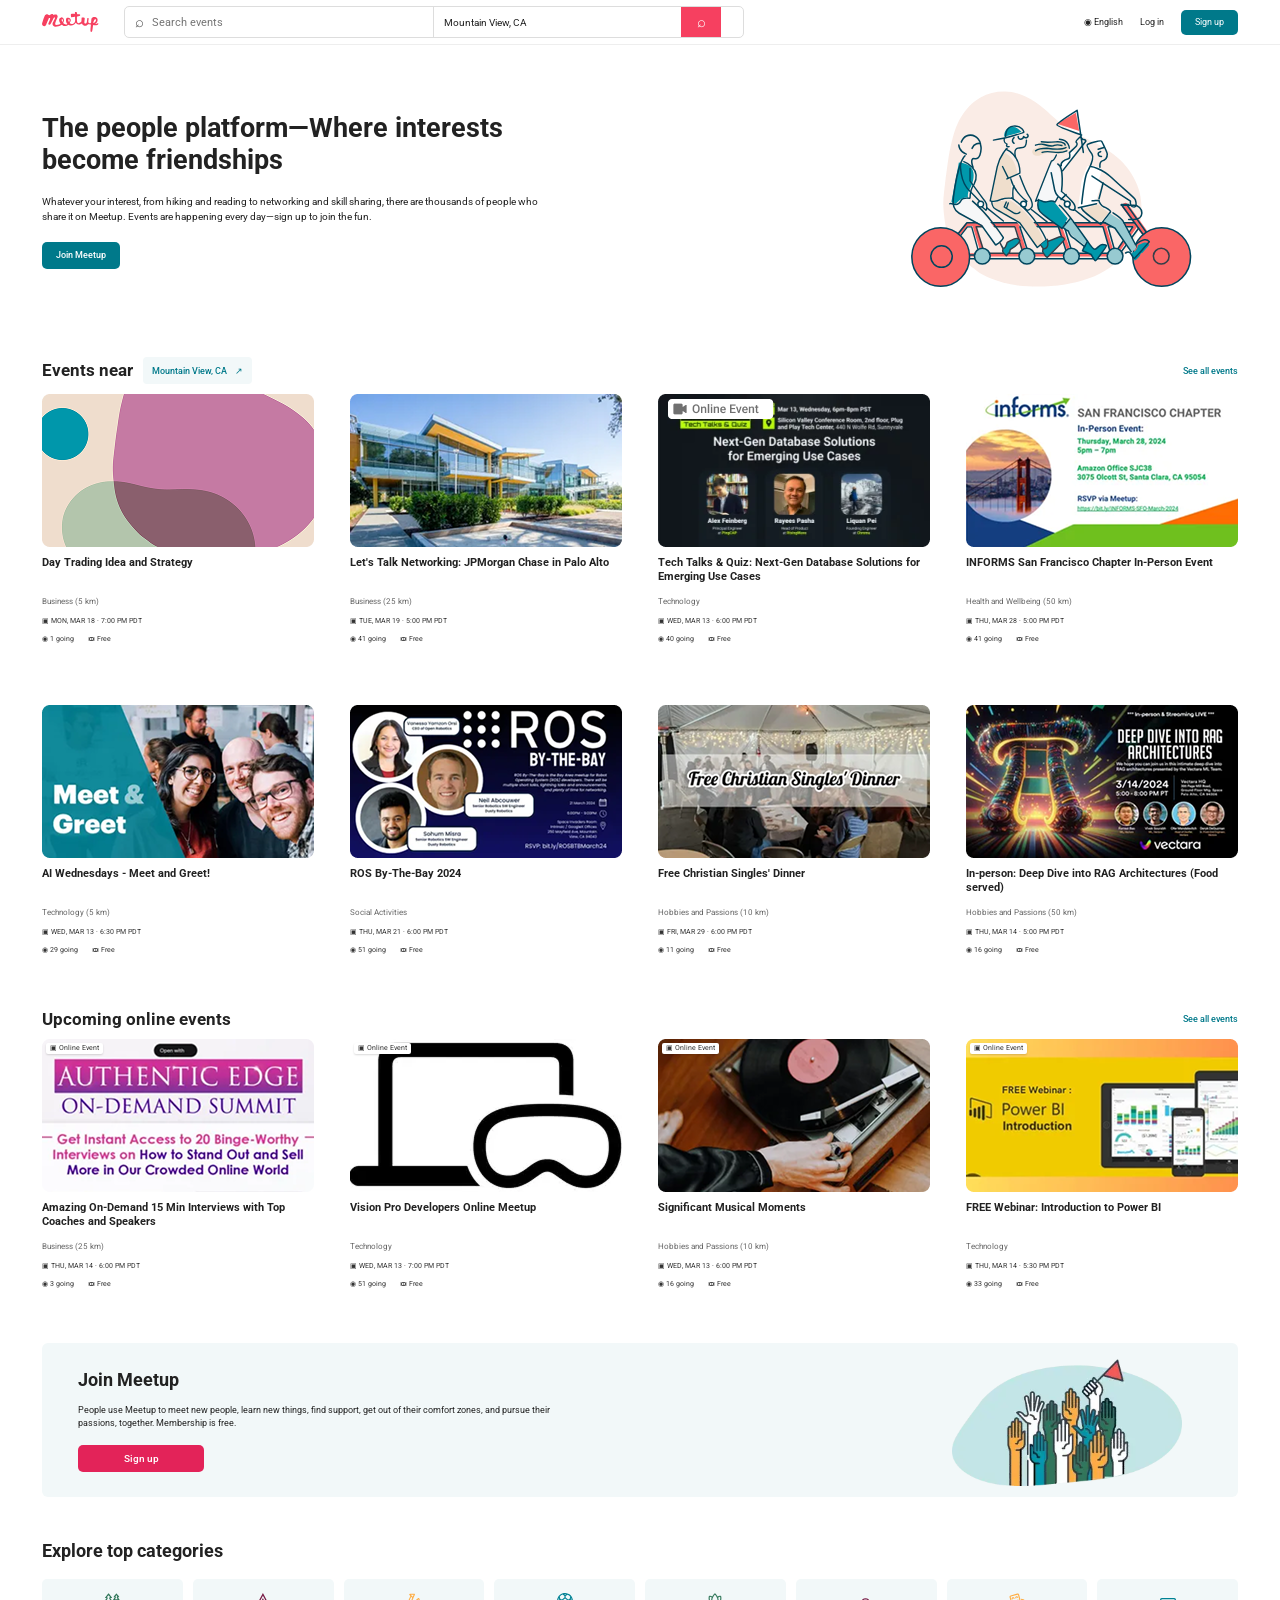
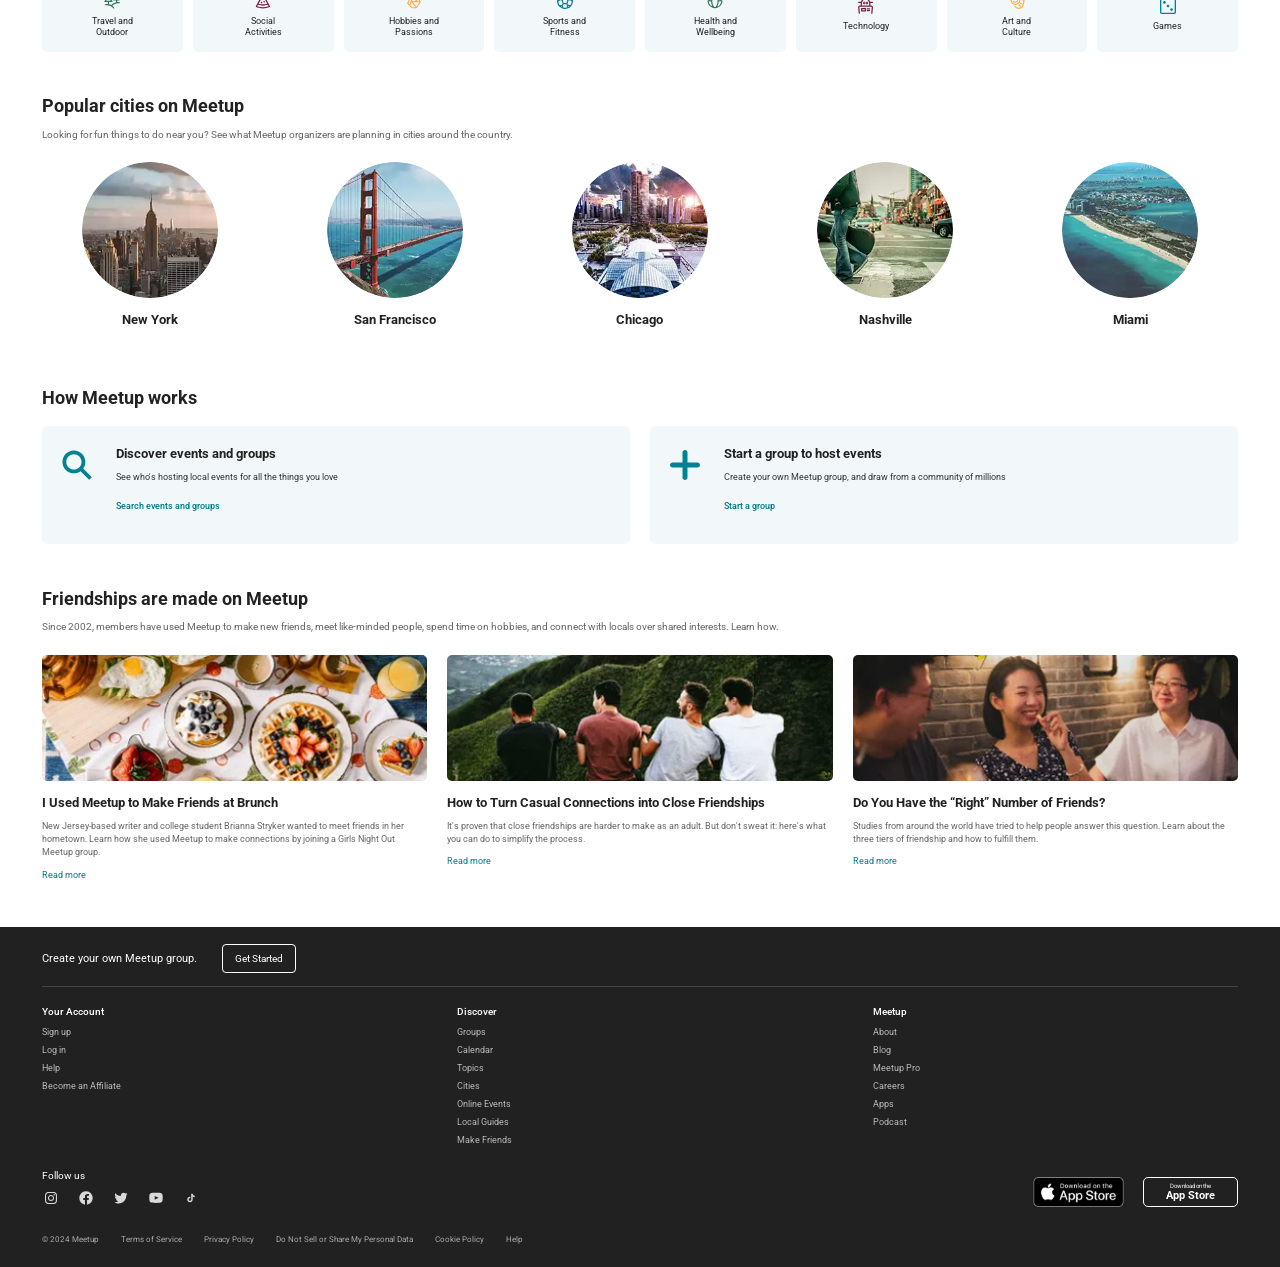
==== index.html @ e4e0247c "Complete Meetup main page" ====
<!DOCTYPE html>
<html lang="en">

<head>
    <meta charset="UTF-8">
    <meta name="viewport" content="width=device-width, initial-scale=1.0">

    <title>Meetup</title>

    <!-- Google Fonts -->
    <link rel="preconnect" href="https://fonts.googleapis.com">
    <link rel="preconnect" href="https://fonts.gstatic.com" crossorigin>

    <link
        href="https://fonts.googleapis.com/css2?family=Roboto:wght@400;500;700&display=swap"
        rel="stylesheet"
    >

    <!-- CSS -->
    <link rel="stylesheet" href="./styles/style.css">
</head>


<body>

    <!-- =====================================================
         HEADER
    ====================================================== -->

    <header class="header">

        <div class="container header__container">

            <!-- Logo -->

            <a href="./index.html" class="logo">

                <img
                    src="./images/page1/Logo.svg"
                    alt="Meetup"
                >

            </a>


            <!-- Search -->

            <div class="search">

                <div class="search__events">

                    <span class="search__icon">
                        ⌕
                    </span>

                    <input
                        type="text"
                        placeholder="Search events"
                    >

                </div>


                <div class="search__location">
                    Mountain View, CA
                </div>


                <button
                    class="search__button"
                    type="button"
                    aria-label="Search"
                >
                    ⌕
                </button>

            </div>


            <!-- Header actions -->

            <div class="header__actions">

                <button
                    class="language"
                    type="button"
                >
                    ◉ English
                </button>

                <button
                    class="login"
                    type="button"
                >
                    Log in
                </button>

                <a
                    href="./events.html"
                    class="signup"
                >
                    Sign up
                </a>

            </div>

        </div>

    </header>



    <!-- =====================================================
         MAIN
    ====================================================== -->

    <main>


        <!-- =================================================
             HERO
        ================================================== -->

        <section class="hero">

            <div class="container hero__container">

                <div class="hero__content">

                    <h1>
                        The people platform—Where
                        interests become friendships
                    </h1>

                    <p>
                        Whatever your interest, from hiking and reading
                        to networking and skill sharing, there are
                        thousands of people who share it on Meetup.
                        Events are happening every day—sign up to join
                        the fun.
                    </p>

                    <a
                        href="./events.html"
                        class="hero__button"
                    >
                        Join Meetup
                    </a>

                </div>


                <div class="hero__image">

                    <img
                        src="./images/page1/irl_event.svg.svg"
                        alt="People riding together"
                    >

                </div>

            </div>

        </section>



        <!-- =================================================
             EVENTS NEAR
        ================================================== -->

        <section class="events-section">

            <div class="section-header">

                <div class="section-header__left">

                    <h2>
                        Events near
                    </h2>

                    <button
                        class="location-button"
                        type="button"
                    >
                        Mountain View, CA
                        <span>↗</span>
                    </button>

                </div>


                <a
                    href="./events.html"
                    class="see-all"
                >
                    See all events
                </a>

            </div>


            <div class="events-grid">


                <!-- EVENT 1 -->

                <article class="event-card">

                    <div class="event-card__image-wrapper">

                        <img
                            src="./images/page1/Link (1).png"
                            alt="Day Trading Idea and Strategy"
                            class="event-card__image"
                        >

                    </div>

                    <h3>
                        Day Trading Idea and Strategy
                    </h3>

                    <p class="event-card__category">
                        Business (5 km)
                    </p>

                    <p class="event-card__date">
                        ▣ MON, MAR 18 · 7:00 PM PDT
                    </p>

                    <div class="event-card__info">
                        <span>◉ 1 going</span>
                        <span>🎟 Free</span>
                    </div>

                </article>



                <!-- EVENT 2 -->

                <article class="event-card">

                    <div class="event-card__image-wrapper">

                        <img
                            src="./images/page1/Link (2).png"
                            alt="Let's Talk Networking"
                            class="event-card__image"
                        >

                    </div>

                    <h3>
                        Let's Talk Networking:
                        JPMorgan Chase in Palo Alto
                    </h3>

                    <p class="event-card__category">
                        Business (25 km)
                    </p>

                    <p class="event-card__date">
                        ▣ TUE, MAR 19 · 5:00 PM PDT
                    </p>

                    <div class="event-card__info">
                        <span>◉ 41 going</span>
                        <span>🎟 Free</span>
                    </div>

                </article>



                <!-- EVENT 3 -->

                <article class="event-card">

                    <div class="event-card__image-wrapper">

                        <img
                            src="./images/page1/Link (3).png"
                            alt="Tech Talks and Quiz"
                            class="event-card__image"
                        >

                    </div>

                    <h3>
                        Tech Talks & Quiz: Next-Gen Database
                        Solutions for Emerging Use Cases
                    </h3>

                    <p class="event-card__category">
                        Technology
                    </p>

                    <p class="event-card__date">
                        ▣ WED, MAR 13 · 6:00 PM PDT
                    </p>

                    <div class="event-card__info">
                        <span>◉ 40 going</span>
                        <span>🎟 Free</span>
                    </div>

                </article>



                <!-- EVENT 4 -->

                <article class="event-card">

                    <div class="event-card__image-wrapper">

                        <img
                            src="./images/page1/Link (4).png"
                            alt="INFORMS San Francisco Chapter"
                            class="event-card__image"
                        >

                    </div>

                    <h3>
                        INFORMS San Francisco Chapter
                        In-Person Event
                    </h3>

                    <p class="event-card__category">
                        Health and Wellbeing (50 km)
                    </p>

                    <p class="event-card__date">
                        ▣ THU, MAR 28 · 5:00 PM PDT
                    </p>

                    <div class="event-card__info">
                        <span>◉ 41 going</span>
                        <span>🎟 Free</span>
                    </div>

                </article>



                <!-- EVENT 5 -->

                <article class="event-card">

                    <div class="event-card__image-wrapper">

                        <img
                            src="./images/page1/Link (5).png"
                            alt="AI Wednesdays"
                            class="event-card__image"
                        >

                    </div>

                    <h3>
                        AI Wednesdays - Meet and Greet!
                    </h3>

                    <p class="event-card__category">
                        Technology (5 km)
                    </p>

                    <p class="event-card__date">
                        ▣ WED, MAR 13 · 6:30 PM PDT
                    </p>

                    <div class="event-card__info">
                        <span>◉ 29 going</span>
                        <span>🎟 Free</span>
                    </div>

                </article>



                <!-- EVENT 6 -->

                <article class="event-card">

                    <div class="event-card__image-wrapper">

                        <img
                            src="./images/page1/Link (6).png"
                            alt="ROS By-The-Bay 2024"
                            class="event-card__image"
                        >

                    </div>

                    <h3>
                        ROS By-The-Bay 2024
                    </h3>

                    <p class="event-card__category">
                        Social Activities
                    </p>

                    <p class="event-card__date">
                        ▣ THU, MAR 21 · 6:00 PM PDT
                    </p>

                    <div class="event-card__info">
                        <span>◉ 51 going</span>
                        <span>🎟 Free</span>
                    </div>

                </article>



                <!-- EVENT 7 -->

                <article class="event-card">

                    <div class="event-card__image-wrapper">

                        <img
                            src="./images/page1/Link (7).png"
                            alt="Free Christian Singles Dinner"
                            class="event-card__image"
                        >

                    </div>

                    <h3>
                        Free Christian Singles' Dinner
                    </h3>

                    <p class="event-card__category">
                        Hobbies and Passions (10 km)
                    </p>

                    <p class="event-card__date">
                        ▣ FRI, MAR 29 · 6:00 PM PDT
                    </p>

                    <div class="event-card__info">
                        <span>◉ 11 going</span>
                        <span>🎟 Free</span>
                    </div>

                </article>



                <!-- EVENT 8 -->

                <article class="event-card">

                    <div class="event-card__image-wrapper">

                        <img
                            src="./images/page1/Link (8).png"
                            alt="Deep Dive into RAG Architectures"
                            class="event-card__image"
                        >

                    </div>

                    <h3>
                        In-person: Deep Dive into RAG
                        Architectures (Food served)
                    </h3>

                    <p class="event-card__category">
                        Hobbies and Passions (50 km)
                    </p>

                    <p class="event-card__date">
                        ▣ THU, MAR 14 · 5:00 PM PDT
                    </p>

                    <div class="event-card__info">
                        <span>◉ 16 going</span>
                        <span>🎟 Free</span>
                    </div>

                </article>

            </div>

        </section>



        <!-- =================================================
             UPCOMING ONLINE EVENTS
        ================================================== -->

        <section class="events-section online-events-section">

            <div class="section-header">

                <h2>
                    Upcoming online events
                </h2>

                <a
                    href="./events.html"
                    class="see-all"
                >
                    See all events
                </a>

            </div>


            <div class="events-grid">


                <!-- ONLINE 1 -->

                <article class="event-card">

                    <div class="event-card__image-wrapper">

                        <img
                            src="./images/page1/Link (9).png"
                            alt="Amazing On-Demand Interviews"
                            class="event-card__image"
                        >

                        <span class="online-badge">
                            ▣ Online Event
                        </span>

                    </div>

                    <h3>
                        Amazing On-Demand 15 Min
                        Interviews with Top Coaches and
                        Speakers
                    </h3>

                    <p class="event-card__category">
                        Business (25 km)
                    </p>

                    <p class="event-card__date">
                        ▣ THU, MAR 14 · 6:00 PM PDT
                    </p>

                    <div class="event-card__info">
                        <span>◉ 3 going</span>
                        <span>🎟 Free</span>
                    </div>

                </article>



                <!-- ONLINE 2 -->

                <article class="event-card">

                    <div class="event-card__image-wrapper">

                        <img
                            src="./images/page1/Link (10).png"
                            alt="Vision Pro Developers Online Meetup"
                            class="event-card__image"
                        >

                        <span class="online-badge">
                            ▣ Online Event
                        </span>

                    </div>

                    <h3>
                        Vision Pro Developers
                        Online Meetup
                    </h3>

                    <p class="event-card__category">
                        Technology
                    </p>

                    <p class="event-card__date">
                        ▣ WED, MAR 13 · 7:00 PM PDT
                    </p>

                    <div class="event-card__info">
                        <span>◉ 51 going</span>
                        <span>🎟 Free</span>
                    </div>

                </article>



                <!-- ONLINE 3 -->

                <article class="event-card">

                    <div class="event-card__image-wrapper">

                        <img
                            src="./images/page1/Link (11).png"
                            alt="Significant Musical Moments"
                            class="event-card__image"
                        >

                        <span class="online-badge">
                            ▣ Online Event
                        </span>

                    </div>

                    <h3>
                        Significant Musical Moments
                    </h3>

                    <p class="event-card__category">
                        Hobbies and Passions (10 km)
                    </p>

                    <p class="event-card__date">
                        ▣ WED, MAR 13 · 6:00 PM PDT
                    </p>

                    <div class="event-card__info">
                        <span>◉ 16 going</span>
                        <span>🎟 Free</span>
                    </div>

                </article>



                <!-- ONLINE 4 -->

                <article class="event-card">

                    <div class="event-card__image-wrapper">

                        <img
                            src="./images/page1/Link (12).png"
                            alt="Introduction to Power BI"
                            class="event-card__image"
                        >

                        <span class="online-badge">
                            ▣ Online Event
                        </span>

                    </div>

                    <h3>
                        FREE Webinar:
                        Introduction to Power BI
                    </h3>

                    <p class="event-card__category">
                        Technology
                    </p>

                    <p class="event-card__date">
                        ▣ THU, MAR 14 · 5:30 PM PDT
                    </p>

                    <div class="event-card__info">
                        <span>◉ 33 going</span>
                        <span>🎟 Free</span>
                    </div>

                </article>

            </div>

        </section>



        <!-- =================================================
             JOIN MEETUP
        ================================================== -->

        <section class="join-section">

            <div class="join-section__content">

                <div class="join-section__text">

                    <h2>
                        Join Meetup
                    </h2>

                    <p>
                        People use Meetup to meet new people, learn new
                        things, find support, get out of their comfort
                        zones, and pursue their passions, together.
                        Membership is free.
                    </p>

                    <a
                        href="./events.html"
                        class="join-section__button"
                    >
                        Sign up
                    </a>

                </div>


                <div class="join-section__image">

                    <img
                        src="./images/page1/Hands.svg"
                        alt="People raising their hands"
                    >

                </div>

            </div>

        </section>



        <!-- =================================================
             EXPLORE TOP CATEGORIES
        ================================================== -->

        <section class="categories-section">

            <h2>
                Explore top categories
            </h2>


            <div class="categories-grid">


                <div class="category-card">

                    <img
                        src="./images/icons/travel_and_outdoor.svg.svg"
                        alt=""
                    >

                    <span>
                        Travel and<br>
                        Outdoor
                    </span>

                </div>


                <div class="category-card">

                    <img
                        src="./images/icons/social_activities.svg.svg"
                        alt=""
                    >

                    <span>
                        Social<br>
                        Activities
                    </span>

                </div>


                <div class="category-card">

                    <img
                        src="./images/icons/hobbies_and_passions.svg.svg"
                        alt=""
                    >

                    <span>
                        Hobbies and<br>
                        Passions
                    </span>

                </div>


                <div class="category-card">

                    <img
                        src="./images/icons/sports_and_fitness.svg.svg"
                        alt=""
                    >

                    <span>
                        Sports and<br>
                        Fitness
                    </span>

                </div>


                <div class="category-card">

                    <img
                        src="./images/icons/health_and_wellness.svg.svg"
                        alt=""
                    >

                    <span>
                        Health and<br>
                        Wellbeing
                    </span>

                </div>


                <div class="category-card">

                    <img
                        src="./images/icons/technology.svg.svg"
                        alt=""
                    >

                    <span>
                        Technology
                    </span>

                </div>


                <div class="category-card">

                    <img
                        src="./images/icons/art_and_culture.svg.svg"
                        alt=""
                    >

                    <span>
                        Art and<br>
                        Culture
                    </span>

                </div>


                <div class="category-card">

                    <img
                        src="./images/icons/games.svg.svg"
                        alt=""
                    >

                    <span>
                        Games
                    </span>

                </div>

            </div>

        </section>



        <!-- =================================================
             POPULAR CITIES
        ================================================== -->

        <section class="cities-section">

            <h2>
                Popular cities on Meetup
            </h2>

            <p class="cities-section__description">
                Looking for fun things to do near you? See what Meetup
                organizers are planning in cities around the country.
            </p>


            <div class="cities-grid">


                <div class="city-card">

                    <img
                        src="./images/page1/new_york.webp.png"
                        alt="New York"
                    >

                    <h3>
                        New York
                    </h3>

                </div>


                <div class="city-card">

                    <img
                        src="./images/page1/san_francisco.webp.png"
                        alt="San Francisco"
                    >

                    <h3>
                        San Francisco
                    </h3>

                </div>


                <div class="city-card">

                    <img
                        src="./images/page1/chicago.webp.png"
                        alt="Chicago"
                    >

                    <h3>
                        Chicago
                    </h3>

                </div>


                <div class="city-card">

                    <img
                        src="./images/page1/nashville.webp.png"
                        alt="Nashville"
                    >

                    <h3>
                        Nashville
                    </h3>

                </div>


                <div class="city-card">

                    <img
                        src="./images/page1/miami.webp.png"
                        alt="Miami"
                    >

                    <h3>
                        Miami
                    </h3>

                </div>

            </div>

        </section>



        <!-- =================================================
             HOW MEETUP WORKS
        ================================================== -->

        <section class="how-section">

            <h2>
                How Meetup works
            </h2>


            <div class="how-grid">


                <article class="how-card">

                    <div class="how-card__icon">

                        <img
                            src="./images/icons/search.svg.svg"
                            alt=""
                        >

                    </div>


                    <div class="how-card__content">

                        <h3>
                            Discover events and groups
                        </h3>

                        <p>
                            See who's hosting local events for all
                            the things you love
                        </p>

                        <a href="./events.html">
                            Search events and groups
                        </a>

                    </div>

                </article>



                <article class="how-card">

                    <div class="how-card__icon">

                        <img
                            src="./images/icons/plus.svg.svg"
                            alt=""
                        >

                    </div>


                    <div class="how-card__content">

                        <h3>
                            Start a group to host events
                        </h3>

                        <p>
                            Create your own Meetup group, and draw
                            from a community of millions
                        </p>

                        <a href="#">
                            Start a group
                        </a>

                    </div>

                </article>

            </div>

        </section>



        <!-- =================================================
             FRIENDSHIPS
        ================================================== -->

        <section class="friendships-section">

            <h2>
                Friendships are made on Meetup
            </h2>

            <p class="friendships-description">
                Since 2002, members have used Meetup to make new friends,
                meet like-minded people, spend time on hobbies, and
                connect with locals over shared interests. Learn how.
            </p>


            <div class="friendships-grid">


                <article class="friendship-card">

                    <img
                        src="./images/page1/first_article.webp.png"
                        alt="Friends enjoying brunch"
                    >

                    <h3>
                        I Used Meetup to Make Friends at Brunch
                    </h3>

                    <p>
                        New Jersey-based writer and college student
                        Brianna Stryker wanted to meet friends in her
                        hometown. Learn how she used Meetup to make
                        connections by joining a Girls Night Out Meetup
                        group.
                    </p>

                    <a href="#">
                        Read more
                    </a>

                </article>



                <article class="friendship-card">

                    <img
                        src="./images/page1/second_article.webp.png"
                        alt="People spending time together"
                    >

                    <h3>
                        How to Turn Casual Connections into
                        Close Friendships
                    </h3>

                    <p>
                        It's proven that close friendships are harder to
                        make as an adult. But don't sweat it: here's what
                        you can do to simplify the process.
                    </p>

                    <a href="#">
                        Read more
                    </a>

                </article>



                <article class="friendship-card">

                    <img
                        src="./images/page1/third_article.webp.png"
                        alt="Friends talking together"
                    >

                    <h3>
                        Do You Have the “Right” Number of
                        Friends?
                    </h3>

                    <p>
                        Studies from around the world have tried to help
                        people answer this question. Learn about the
                        three tiers of friendship and how to fulfill them.
                    </p>

                    <a href="#">
                        Read more
                    </a>

                </article>

            </div>

        </section>

    </main>



    <!-- =====================================================
         FOOTER
    ====================================================== -->

    <footer class="footer">

        <div class="container footer__container">


            <!-- Footer top -->

            <div class="footer__top">

                <span>
                    Create your own Meetup group.
                </span>

                <a
                    href="#"
                    class="footer__button"
                >
                    Get Started
                </a>

            </div>


            <div class="footer__line"></div>


            <!-- Footer columns -->

            <div class="footer__columns">


                <div class="footer__column">

                    <h3>
                        Your Account
                    </h3>

                    <a href="#">
                        Sign up
                    </a>

                    <a href="#">
                        Log in
                    </a>

                    <a href="#">
                        Help
                    </a>

                    <a href="#">
                        Become an Affiliate
                    </a>

                </div>



                <div class="footer__column">

                    <h3>
                        Discover
                    </h3>

                    <a href="#">
                        Groups
                    </a>

                    <a href="#">
                        Calendar
                    </a>

                    <a href="#">
                        Topics
                    </a>

                    <a href="#">
                        Cities
                    </a>

                    <a href="#">
                        Online Events
                    </a>

                    <a href="#">
                        Local Guides
                    </a>

                    <a href="#">
                        Make Friends
                    </a>

                </div>



                <div class="footer__column">

                    <h3>
                        Meetup
                    </h3>

                    <a href="#">
                        About
                    </a>

                    <a href="#">
                        Blog
                    </a>

                    <a href="#">
                        Meetup Pro
                    </a>

                    <a href="#">
                        Careers
                    </a>

                    <a href="#">
                        Apps
                    </a>

                    <a href="#">
                        Podcast
                    </a>

                </div>

            </div>



            <!-- Footer social and apps -->

            <div class="footer__middle">


                <div class="footer__social">

                    <span>
                        Follow us
                    </span>


                    <div class="footer__social-icons">

                        <a href="#">
                            <img
                                src="./images/icons/Link - Instagram.svg"
                                alt="Instagram"
                            >
                        </a>

                        <a href="#">
                            <img
                                src="./images/icons/Link - Meetup on Facebook.svg"
                                alt="Facebook"
                            >
                        </a>

                        <a href="#">
                            <img
                                src="./images/icons/Link - Meetup on Twitter.svg"
                                alt="Twitter"
                            >
                        </a>

                        <a href="#">
                            <img
                                src="./images/icons/Link - Meetup on YouTube.svg"
                                alt="YouTube"
                            >
                        </a>

                        <a href="#">
                            <img
                                src="./images/icons/Link - TikTok.svg"
                                alt="TikTok"
                            >
                        </a>

                    </div>

                </div>


                <div class="footer__apps">

                    <a href="#">
                        <img
                            src="./images/page1/download_en-US.svg fill.png"
                            alt="Google Play"
                        >
                    </a>

                    <a
                        href="#"
                        class="app-store-button"
                    >
                        Download on the
                        <strong>App Store</strong>
                    </a>

                </div>

            </div>



            <!-- Footer legal -->

            <div class="footer__legal">

                <span>
                    © 2024 Meetup
                </span>

                <a href="#">
                    Terms of Service
                </a>

                <a href="#">
                    Privacy Policy
                </a>

                <a href="#">
                    Do Not Sell or Share My Personal Data
                </a>

                <a href="#">
                    Cookie Policy
                </a>

                <a href="#">
                    Help
                </a>

            </div>

        </div>

    </footer>


    <!-- JavaScript -->

    <script src="./scripts/script.js"></script>

</body>

</html>
---- styles/style.css ----
/* =========================================================
   RESET
========================================================= */

* {
    margin: 0;
    padding: 0;
    box-sizing: border-box;
}


html {
    scroll-behavior: smooth;
}


body {
    font-family: "Roboto", sans-serif;

    color: #222222;

    background-color: #ffffff;
}


a {
    color: inherit;
    text-decoration: none;
}


button,
input {
    font-family: inherit;
}


button {
    border: none;
    background: none;
    cursor: pointer;
}


img {
    max-width: 100%;
}



/* =========================================================
   VARIABLES
========================================================= */

:root {

    --container-width: 1196px;

    --meetup-red: #f64060;

    --meetup-teal: #00798a;

    --light-blue: #f2f8f9;

    --text-dark: #222222;

    --text-gray: #666666;

    --border: #dddddd;

}



/* =========================================================
   GLOBAL CONTAINER
========================================================= */

.container {
    width: var(--container-width);

    margin: 0 auto;
}



/* =========================================================
   HEADER
========================================================= */

.header {
    width: 100%;

    border-bottom: 1px solid #eeeeee;

    background-color: #ffffff;
}


.header__container {
    height: 44px;

    display: flex;
    align-items: center;

    gap: 25px;
}



/* Logo */

.logo {
    width: 57px;

    flex-shrink: 0;
}


.logo img {
    width: 57px;

    display: block;
}



/* Search */

.search {
    height: 32px;

    display: flex;

    flex: 1;

    max-width: 620px;

    border: 1px solid #dddddd;

    border-radius: 5px;

    overflow: hidden;
}


.search__events {
    width: 50%;

    display: flex;
    align-items: center;

    border-right: 1px solid #dddddd;
}


.search__icon {
    margin-left: 10px;

    font-size: 15px;

    color: #555555;
}


.search__events input {
    width: 100%;

    height: 100%;

    padding: 0 8px;

    border: none;

    outline: none;

    font-size: 11px;
}


.search__location {
    width: 40%;

    display: flex;
    align-items: center;

    padding: 0 10px;

    font-size: 10px;
}


.search__button {
    width: 40px;

    flex-shrink: 0;

    color: #ffffff;

    background-color: var(--meetup-red);

    font-size: 15px;
}



/* Header actions */

.header__actions {
    margin-left: auto;

    display: flex;
    align-items: center;

    gap: 17px;
}


.language,
.login {
    font-size: 9px;

    color: #222222;
}


.signup {
    min-width: 57px;
    height: 25px;

    display: flex;
    align-items: center;
    justify-content: center;

    color: #ffffff;

    background-color: var(--meetup-teal);

    border-radius: 5px;

    font-size: 9px;
}



/* =========================================================
   HERO
========================================================= */

.hero {
    width: 100%;
}


.hero__container {
    min-height: 292px;

    display: flex;
    align-items: center;
    justify-content: space-between;

    position: relative;
}


.hero__content {
    width: 520px;
}


.hero__content h1 {
    max-width: 520px;

    margin-bottom: 17px;

    font-size: 27px;

    line-height: 1.18;

    font-weight: 700;
}


.hero__content p {
    max-width: 510px;

    margin-bottom: 17px;

    font-size: 10px;

    line-height: 1.55;
}


.hero__button {
    width: 78px;
    height: 27px;

    display: flex;
    align-items: center;
    justify-content: center;

    color: #ffffff;

    background-color: var(--meetup-teal);

    border-radius: 5px;

    font-size: 9px;

    font-weight: 500;
}


.hero__image {
    width: 390px;

    display: flex;
    align-items: center;
    justify-content: center;
}


.hero__image img {
    width: 310px;

    display: block;
}



/* =========================================================
   COMMON SECTION HEADER
========================================================= */

.section-header {
    display: flex;
    align-items: center;
    justify-content: space-between;

    margin-bottom: 10px;
}


.section-header__left {
    display: flex;
    align-items: center;

    gap: 10px;
}


.section-header h2,
.section-header__left h2 {
    font-size: 17px;

    line-height: 1.2;

    font-weight: 700;
}


.location-button {
    height: 27px;

    display: flex;
    align-items: center;

    gap: 8px;

    padding: 0 9px;

    color: var(--meetup-teal);

    background-color: #f2f8f9;

    border-radius: 4px;

    font-size: 9px;

    font-weight: 500;
}


.see-all {
    color: var(--meetup-teal);

    font-size: 9px;

    font-weight: 500;
}



/* =========================================================
   EVENTS
========================================================= */

.events-section {
    width: var(--container-width);

    margin: 0 auto;

    padding-top: 20px;
}


.events-grid {
    display: grid;

    grid-template-columns: repeat(4, 1fr);

    column-gap: 36px;

    row-gap: 62px;
}


.event-card {
    min-width: 0;
}


.event-card__image-wrapper {
    width: 100%;
    height: 153px;

    position: relative;

    overflow: hidden;

    border-radius: 5px;
}


.event-card__image {
    width: 100%;
    height: 100%;

    display: block;

    object-fit: cover;
}


.event-card h3 {
    min-height: 31px;

    margin-top: 9px;

    font-size: 11px;

    line-height: 1.25;

    font-weight: 700;
}


.event-card__category {
    margin-top: 10px;

    color: #666666;

    font-size: 8px;

    line-height: 1.2;
}


.event-card__date {
    margin-top: 10px;

    color: #333333;

    font-size: 7px;

    line-height: 1.2;
}


.event-card__info {
    margin-top: 10px;

    display: flex;
    align-items: center;

    gap: 14px;

    color: #333333;

    font-size: 7px;
}


.online-badge {
    position: absolute;

    top: 4px;
    left: 4px;

    z-index: 2;

    padding: 2px 4px;

    color: #333333;

    background-color: #ffffff;

    border-radius: 2px;

    font-size: 7px;

    line-height: 1;

    box-shadow: 0 1px 2px rgba(0, 0, 0, 0.15);
}



/* =========================================================
   UPCOMING ONLINE EVENTS
========================================================= */

.online-events-section {
    padding-top: 55px;

    padding-bottom: 35px;
}



/* =========================================================
   JOIN MEETUP
========================================================= */

.join-section {
    width: var(--container-width);

    margin: 0 auto;

    padding-top: 20px;
}


.join-section__content {
    min-height: 154px;

    display: flex;
    align-items: center;
    justify-content: space-between;

    padding: 0 36px;

    background-color: var(--light-blue);

    border-radius: 6px;
}


.join-section__text {
    width: 520px;
}


.join-section__text h2 {
    margin-bottom: 13px;

    font-size: 18px;

    line-height: 1.2;
}


.join-section__text p {
    max-width: 500px;

    margin-bottom: 14px;

    font-size: 9px;

    line-height: 1.5;
}


.join-section__button {
    width: 126px;
    height: 27px;

    display: flex;
    align-items: center;
    justify-content: center;

    color: #ffffff;

    background-color: #e32359;

    border-radius: 5px;

    font-size: 10px;

    font-weight: 500;
}


.join-section__image {
    width: 270px;

    display: flex;
    align-items: center;
    justify-content: center;
}


.join-section__image img {
    width: 230px;

    display: block;
}



/* =========================================================
   CATEGORIES
========================================================= */

.categories-section {
    width: var(--container-width);

    margin: 0 auto;

    padding-top: 43px;
}


.categories-section h2 {
    margin-bottom: 17px;

    font-size: 18px;

    line-height: 1.2;
}


.categories-grid {
    display: grid;

    grid-template-columns: repeat(8, 1fr);

    gap: 10px;
}


.category-card {
    height: 73px;

    display: flex;
    flex-direction: column;

    align-items: center;
    justify-content: center;

    gap: 7px;

    background-color: var(--light-blue);

    border-radius: 5px;

    text-align: center;
}


.category-card img {
    width: 16px;
    height: 16px;

    object-fit: contain;
}


.category-card span {
    font-size: 9px;

    line-height: 1.25;
}



/* =========================================================
   POPULAR CITIES
========================================================= */

.cities-section {
    width: var(--container-width);

    margin: 0 auto;

    padding-top: 43px;

    padding-bottom: 36px;
}


.cities-section h2 {
    margin-bottom: 11px;

    font-size: 18px;

    line-height: 1.2;
}


.cities-section__description {
    margin-bottom: 20px;

    color: #666666;

    font-size: 10px;

    line-height: 1.4;
}


.cities-grid {
    display: grid;

    grid-template-columns: repeat(5, 1fr);

    gap: 30px;
}


.city-card {
    display: flex;
    flex-direction: column;

    align-items: center;

    text-align: center;
}


.city-card img {
    width: 136px;
    height: 136px;

    display: block;

    object-fit: cover;

    border-radius: 50%;
}


.city-card h3 {
    margin-top: 14px;

    font-size: 13px;

    line-height: 1.2;
}



/* =========================================================
   HOW MEETUP WORKS
========================================================= */

.how-section {
    width: var(--container-width);

    margin: 0 auto;

    padding-top: 24px;
}


.how-section h2 {
    margin-bottom: 17px;

    font-size: 18px;

    line-height: 1.2;
}


.how-grid {
    display: grid;

    grid-template-columns: repeat(2, 1fr);

    gap: 20px;
}


.how-card {
    min-height: 118px;

    display: flex;
    align-items: flex-start;

    padding: 20px 16px;

    background-color: var(--light-blue);

    border-radius: 5px;
}


.how-card__icon {
    width: 38px;
    height: 38px;

    flex-shrink: 0;

    display: flex;
    align-items: center;
    justify-content: center;
}


.how-card__icon img {
    width: 30px;
    height: 30px;

    object-fit: contain;
}


.how-card__content {
    margin-left: 20px;
}


.how-card__content h3 {
    margin-bottom: 10px;

    font-size: 13px;

    line-height: 1.2;
}


.how-card__content p {
    max-width: 330px;

    margin-bottom: 10px;

    font-size: 9px;

    line-height: 1.45;

    color: #333333;
}


.how-card__content a {
    color: var(--meetup-teal);

    font-size: 9px;

    font-weight: 500;
}



/* =========================================================
   FRIENDSHIPS
========================================================= */

.friendships-section {
    width: var(--container-width);

    margin: 0 auto;

    padding-top: 44px;

    padding-bottom: 45px;
}


.friendships-section h2 {
    margin-bottom: 11px;

    font-size: 18px;

    line-height: 1.2;
}


.friendships-description {
    max-width: 850px;

    margin-bottom: 20px;

    color: #666666;

    font-size: 10px;

    line-height: 1.45;
}


.friendships-grid {
    display: grid;

    grid-template-columns: repeat(3, 1fr);

    gap: 20px;
}


.friendship-card {
    min-width: 0;
}


.friendship-card > img {
    width: 100%;
    height: 126px;

    display: block;

    object-fit: cover;

    border-radius: 5px;
}


.friendship-card h3 {
    margin-top: 13px;

    font-size: 13px;

    line-height: 1.35;
}


.friendship-card p {
    margin-top: 9px;

    color: #666666;

    font-size: 9px;

    line-height: 1.45;
}


.friendship-card a {
    display: inline-block;

    margin-top: 10px;

    color: var(--meetup-teal);

    font-size: 9px;
}



/* =========================================================
   FOOTER
========================================================= */

.footer {
    width: 100%;

    color: #ffffff;

    background-color: #212121;
}


.footer__container {
    padding-top: 17px;

    padding-bottom: 23px;
}



/* Footer top */

.footer__top {
    min-height: 29px;

    display: flex;
    align-items: center;

    gap: 25px;
}


.footer__top span {
    font-size: 11px;
}


.footer__button {
    height: 29px;

    display: flex;
    align-items: center;
    justify-content: center;

    padding: 0 12px;

    color: #ffffff;

    border: 1px solid #ffffff;

    border-radius: 4px;

    font-size: 10px;
}



/* Line */

.footer__line {
    width: 100%;
    height: 1px;

    margin: 13px 0 19px;

    background-color: #444444;
}



/* Columns */

.footer__columns {
    display: grid;

    grid-template-columns: repeat(3, 1fr);

    gap: 50px;
}


.footer__column {
    display: flex;
    flex-direction: column;

    gap: 8px;
}


.footer__column h3 {
    margin-bottom: 2px;

    font-size: 10px;

    font-weight: 500;
}


.footer__column a {
    color: #bbbbbb;

    font-size: 9px;
}


.footer__column a:hover {
    color: #ffffff;
}



/* Middle */

.footer__middle {
    margin-top: 25px;

    display: flex;
    align-items: flex-end;
    justify-content: space-between;
}


.footer__social {
    display: flex;
    flex-direction: column;

    gap: 9px;
}


.footer__social > span {
    font-size: 10px;
}


.footer__social-icons {
    display: flex;
    align-items: center;

    gap: 18px;
}


.footer__social-icons a {
    width: 17px;
    height: 17px;

    display: flex;
    align-items: center;
    justify-content: center;
}


.footer__social-icons img {
    width: 16px;
    height: 16px;

    object-fit: contain;
}



/* Apps */

.footer__apps {
    display: flex;
    align-items: center;

    gap: 12px;
}


.footer__apps img {
    height: 30px;

    width: auto;

    display: block;
}


.app-store-button {
    width: 95px;
    height: 30px;

    display: flex;
    flex-direction: column;

    align-items: center;
    justify-content: center;

    color: #ffffff;

    border: 1px solid #ffffff;

    border-radius: 5px;

    font-size: 6px;
}


.app-store-button strong {
    font-size: 11px;
}



/* Legal */

.footer__legal {
    margin-top: 28px;

    display: flex;
    align-items: center;

    gap: 22px;

    color: #aaaaaa;

    font-size: 8px;
}


.footer__legal a {
    color: #aaaaaa;
}


.footer__legal a:hover {
    color: #ffffff;
}
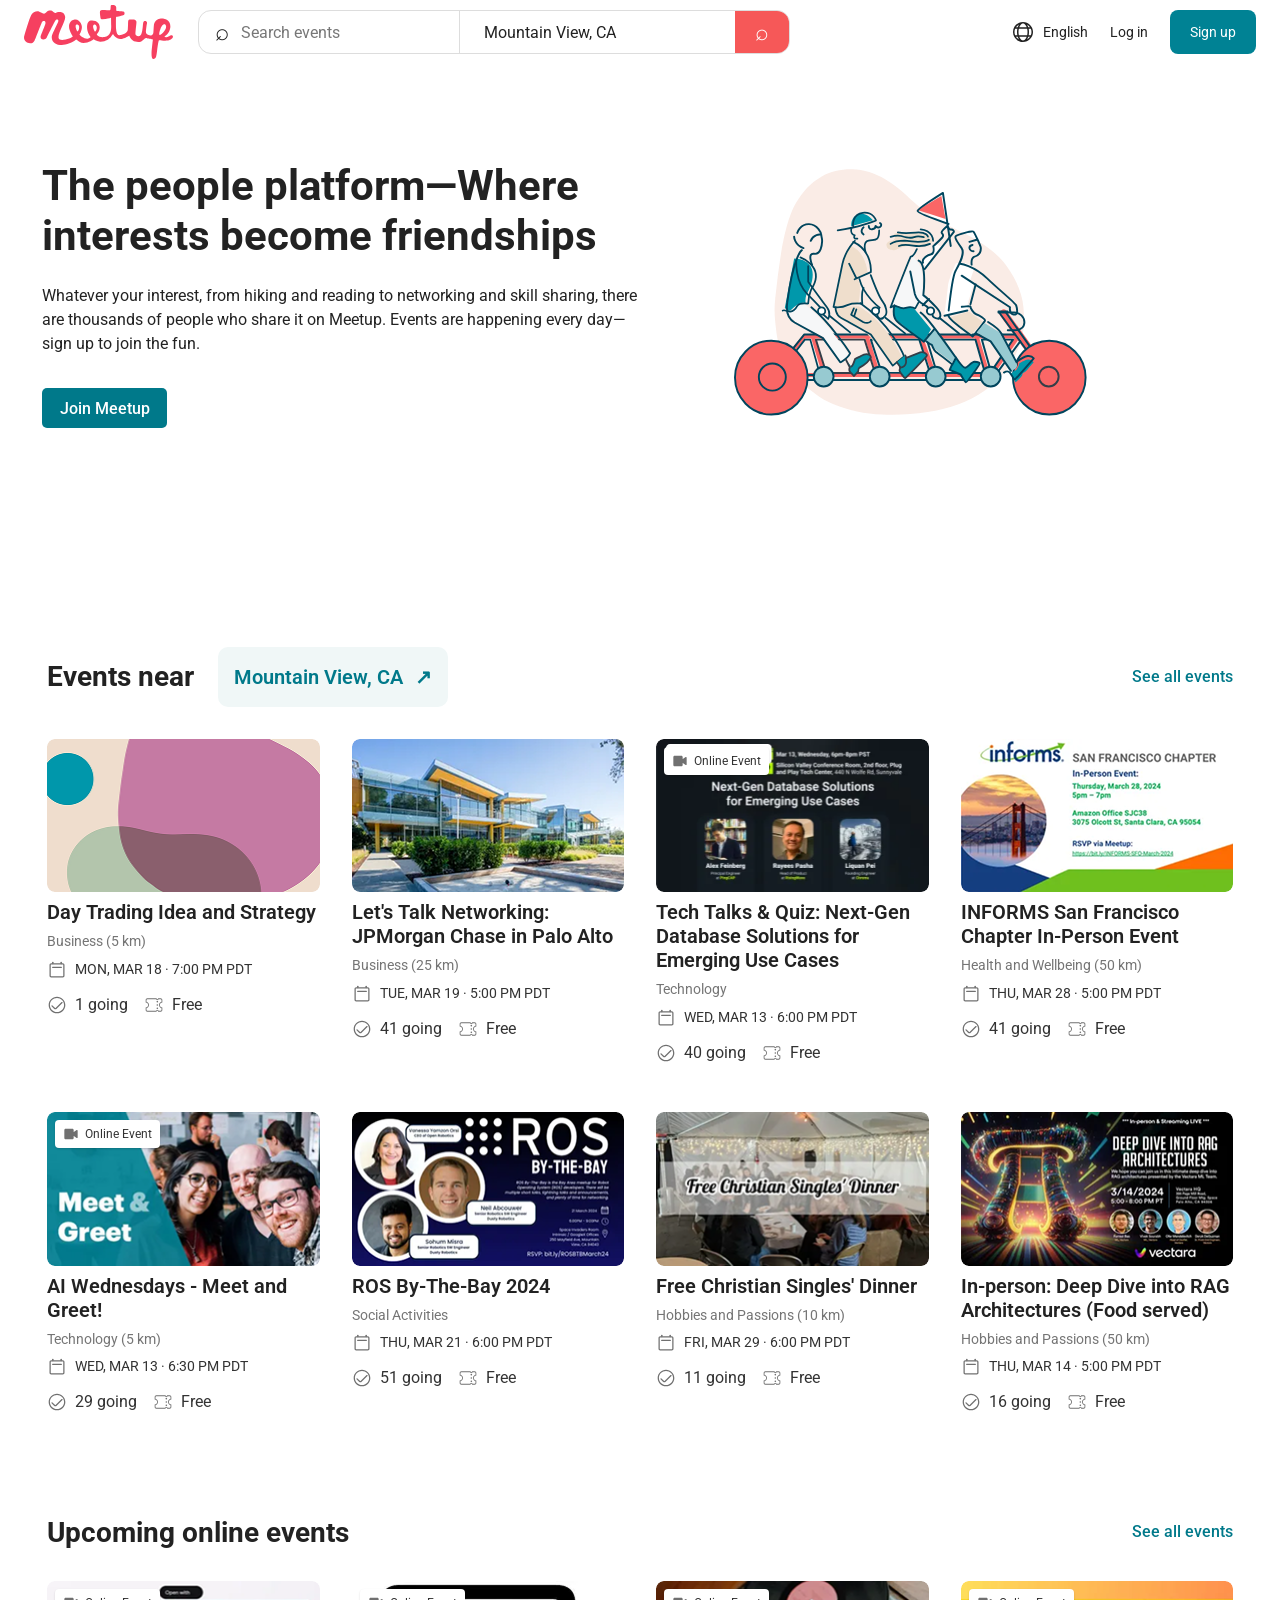
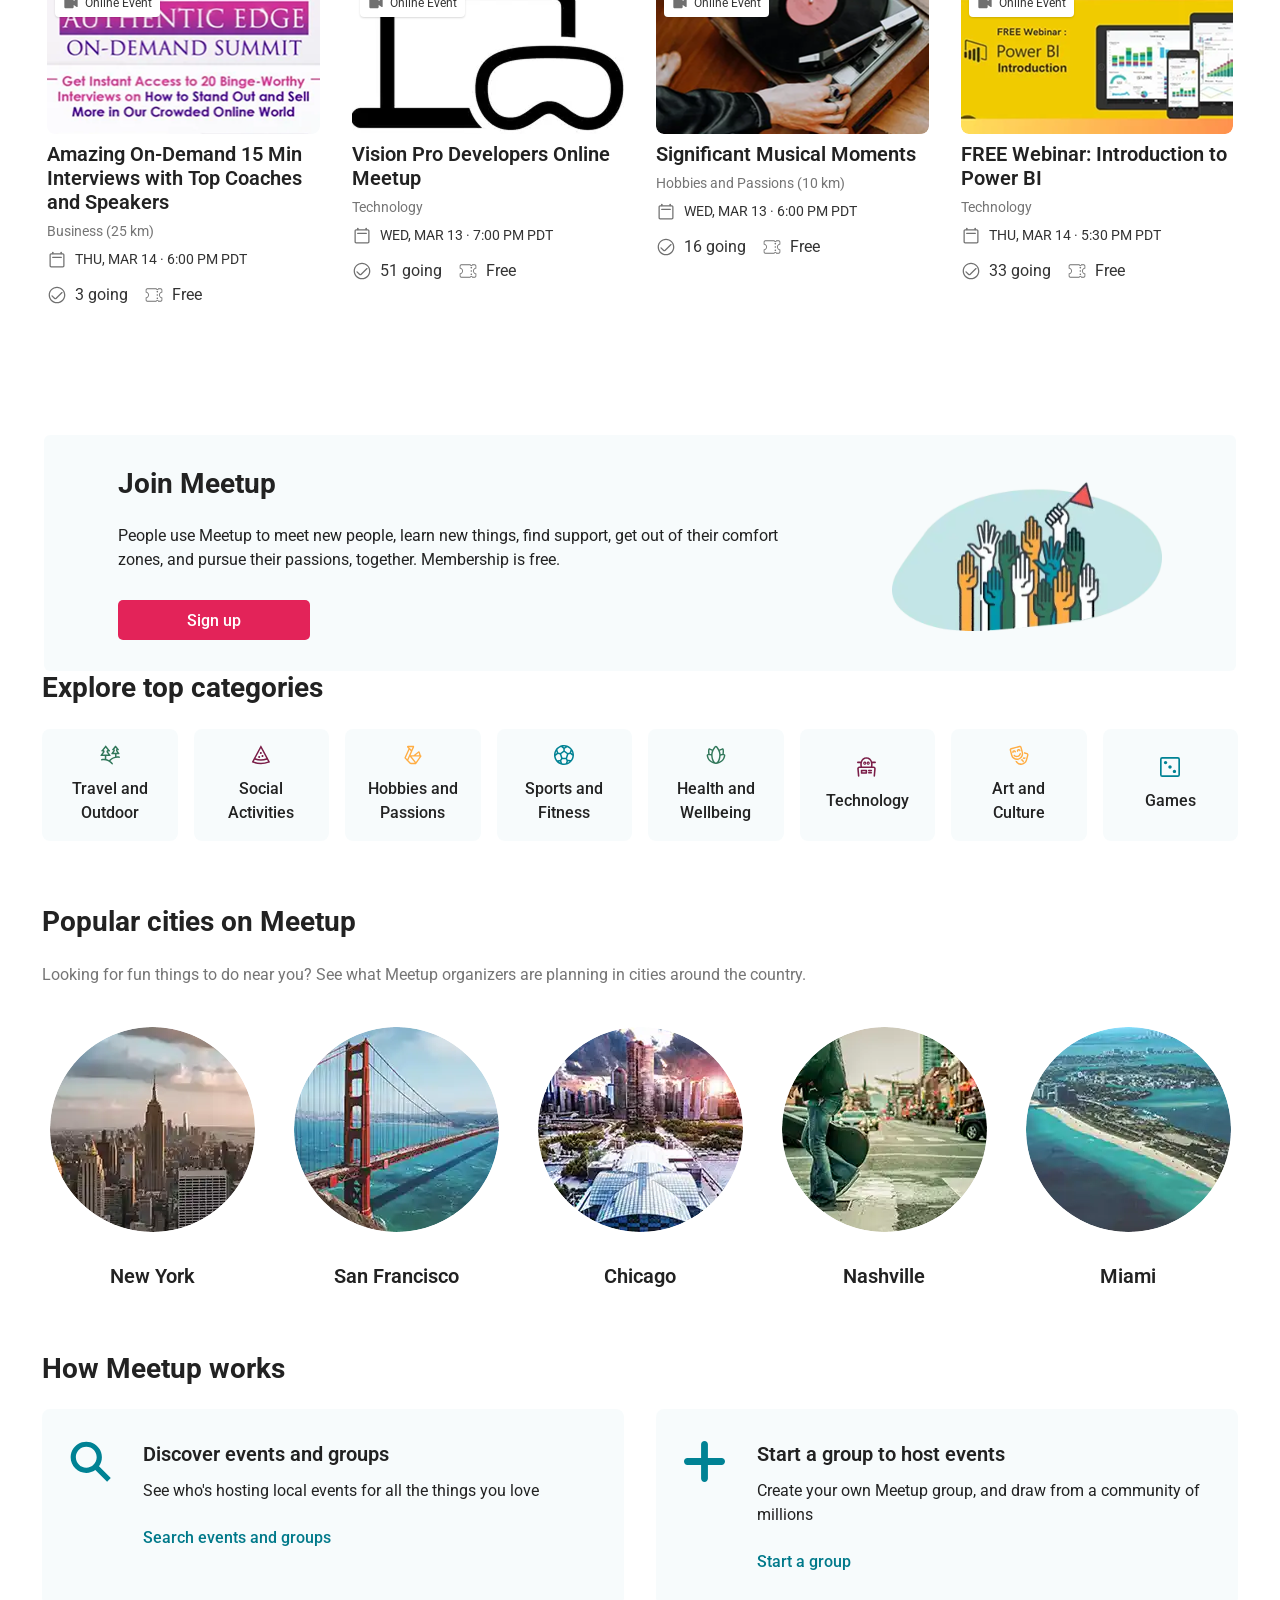
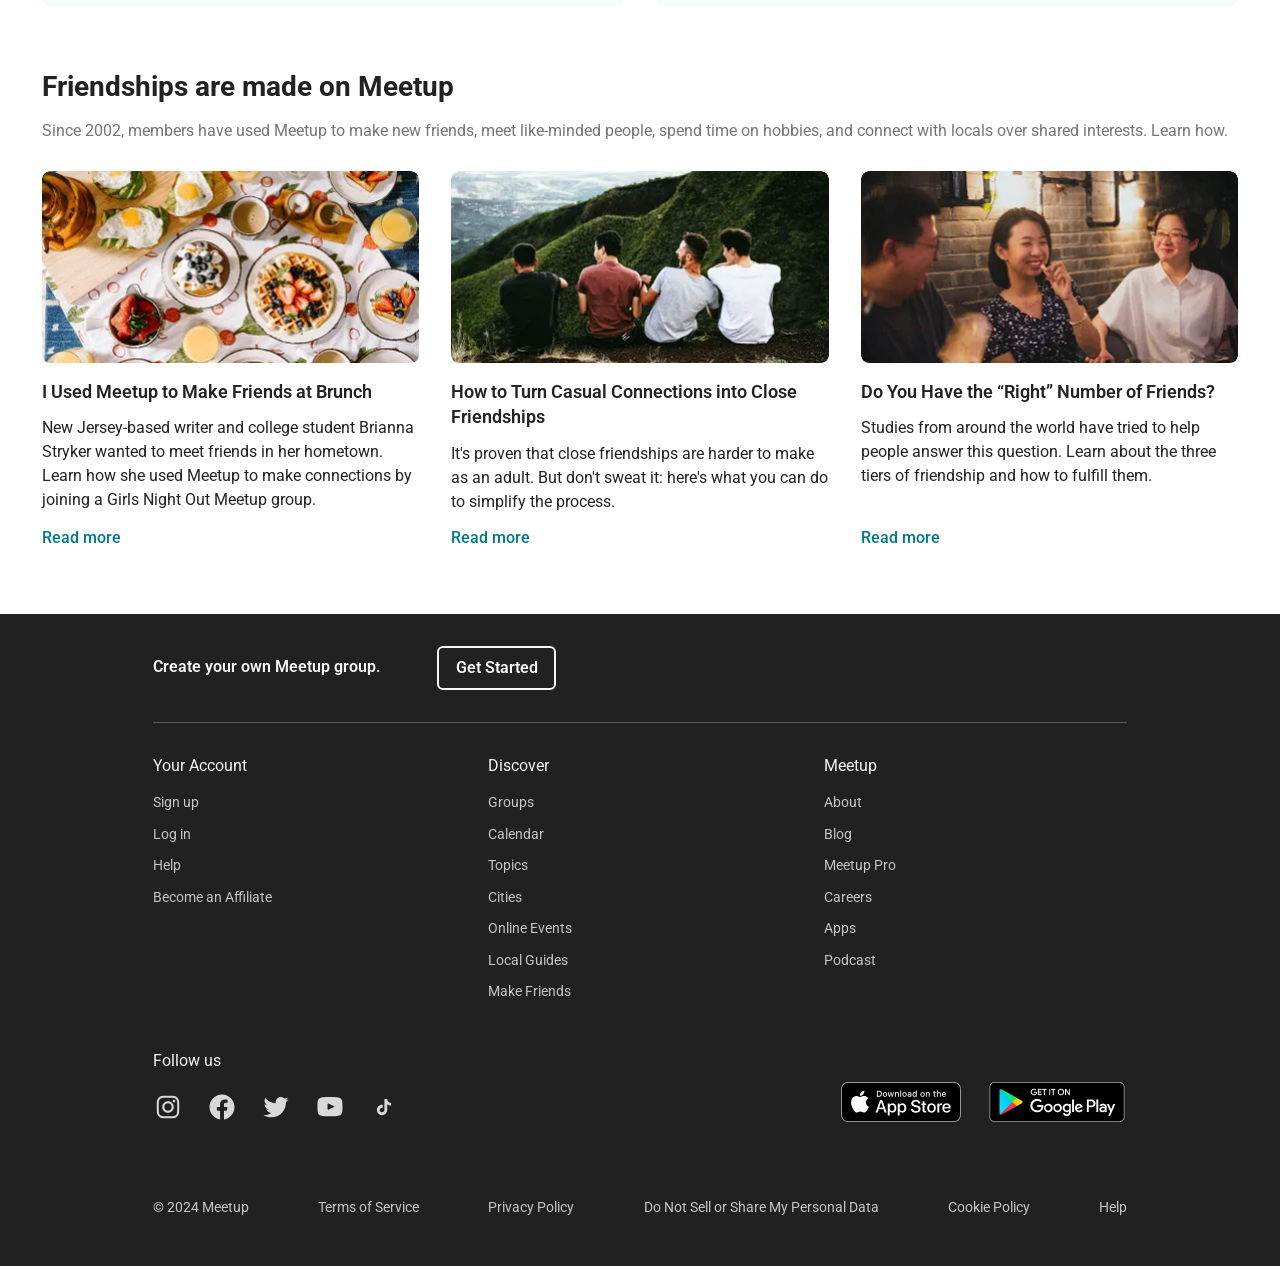
==== commit f3d4ab11: "Fix event filters and responsive layout" ====
--- a/index.html
+++ b/index.html
@@ -1,1402 +1,1049 @@
-<!DOCTYPE html>
+<!doctype html>
 <html lang="en">
-
-<head>
-    <meta charset="UTF-8">
-    <meta name="viewport" content="width=device-width, initial-scale=1.0">
+  <head>
+    <meta charset="UTF-8" />
+    <meta name="viewport" content="width=device-width, initial-scale=1.0" />
 
     <title>Meetup</title>
 
     <!-- Google Fonts -->
-    <link rel="preconnect" href="https://fonts.googleapis.com">
-    <link rel="preconnect" href="https://fonts.gstatic.com" crossorigin>
+    <link rel="preconnect" href="https://fonts.googleapis.com" />
+    <link rel="preconnect" href="https://fonts.gstatic.com" crossorigin />
 
     <link
-        href="https://fonts.googleapis.com/css2?family=Roboto:wght@400;500;700&display=swap"
-        rel="stylesheet"
-    >
+      href="https://fonts.googleapis.com/css2?family=Roboto:wght@400;500;700&display=swap"
+      rel="stylesheet"
+    />
 
     <!-- CSS -->
-    <link rel="stylesheet" href="./styles/style.css">
-</head>
-
-
-<body>
-
+    <link rel="stylesheet" href="./styles/style.css" />
+  </head>
+
+  <body>
     <!-- =====================================================
-         HEADER
-    ====================================================== -->
+     HEADER
+====================================================== -->
 
     <header class="header">
-
-        <div class="container header__container">
-
-            <!-- Logo -->
-
-            <a href="./index.html" class="logo">
-
-                <img
-                    src="./images/page1/Logo.svg"
-                    alt="Meetup"
-                >
-
-            </a>
-
-
-            <!-- Search -->
-
-            <div class="search">
-
-                <div class="search__events">
-
-                    <span class="search__icon">
-                        ⌕
-                    </span>
-
-                    <input
-                        type="text"
-                        placeholder="Search events"
-                    >
-
-                </div>
-
-
-                <div class="search__location">
-                    Mountain View, CA
-                </div>
-
-
-                <button
-                    class="search__button"
-                    type="button"
-                    aria-label="Search"
-                >
-                    ⌕
-                </button>
-
-            </div>
-
-
-            <!-- Header actions -->
-
-            <div class="header__actions">
-
-                <button
-                    class="language"
-                    type="button"
-                >
-                    ◉ English
-                </button>
-
-                <button
-                    class="login"
-                    type="button"
-                >
-                    Log in
-                </button>
-
-                <a
-                    href="./events.html"
-                    class="signup"
-                >
-                    Sign up
-                </a>
-
-            </div>
-
-        </div>
-
+      <div class="container header__container">
+        <!-- Logo -->
+        <a href="./index.html" class="logo">
+          <img src="./images/page1/Logo.svg" alt="Meetup" />
+        </a>
+
+        <!-- Search -->
+        <div class="search">
+          <div class="search__events">
+            <span class="search__icon">⌕</span>
+            <input type="text" placeholder="Search events" />
+          </div>
+
+          <div class="search__location">Mountain View, CA</div>
+
+          <button class="search__button" type="button" aria-label="Search">
+            ⌕
+          </button>
+        </div>
+
+        <!-- Header actions -->
+        <div class="header__actions">
+          <button class="header__language" type="button">
+            <img src="./images/icons/World.svg" alt="" class="header__globe" />
+            <span>English</span>
+          </button>
+
+          <button class="login" type="button">Log in</button>
+
+          <a href="./events.html" class="signup">Sign up</a>
+        </div>
+      </div>
     </header>
-
-
-
     <!-- =====================================================
          MAIN
     ====================================================== -->
 
     <main>
-
-
-        <!-- =================================================
+      <!-- =================================================
              HERO
         ================================================== -->
 
-        <section class="hero">
-
-            <div class="container hero__container">
-
-                <div class="hero__content">
-
-                    <h1>
-                        The people platform—Where
-                        interests become friendships
-                    </h1>
-
-                    <p>
-                        Whatever your interest, from hiking and reading
-                        to networking and skill sharing, there are
-                        thousands of people who share it on Meetup.
-                        Events are happening every day—sign up to join
-                        the fun.
-                    </p>
-
-                    <a
-                        href="./events.html"
-                        class="hero__button"
-                    >
-                        Join Meetup
-                    </a>
-
-                </div>
-
-
-                <div class="hero__image">
-
-                    <img
-                        src="./images/page1/irl_event.svg.svg"
-                        alt="People riding together"
-                    >
-
-                </div>
-
-            </div>
-
-        </section>
-
-
-
-        <!-- =================================================
-             EVENTS NEAR
-        ================================================== -->
-
-        <section class="events-section">
-
-            <div class="section-header">
-
-                <div class="section-header__left">
-
-                    <h2>
-                        Events near
-                    </h2>
-
-                    <button
-                        class="location-button"
-                        type="button"
-                    >
-                        Mountain View, CA
-                        <span>↗</span>
-                    </button>
-
-                </div>
-
-
-                <a
-                    href="./events.html"
-                    class="see-all"
-                >
-                    See all events
-                </a>
-
-            </div>
-
-
-            <div class="events-grid">
-
-
-                <!-- EVENT 1 -->
-
-                <article class="event-card">
-
-                    <div class="event-card__image-wrapper">
-
-                        <img
-                            src="./images/page1/Link (1).png"
-                            alt="Day Trading Idea and Strategy"
-                            class="event-card__image"
-                        >
-
-                    </div>
-
-                    <h3>
-                        Day Trading Idea and Strategy
-                    </h3>
-
-                    <p class="event-card__category">
-                        Business (5 km)
-                    </p>
-
-                    <p class="event-card__date">
-                        ▣ MON, MAR 18 · 7:00 PM PDT
-                    </p>
-
-                    <div class="event-card__info">
-                        <span>◉ 1 going</span>
-                        <span>🎟 Free</span>
-                    </div>
-
-                </article>
-
-
-
-                <!-- EVENT 2 -->
-
-                <article class="event-card">
-
-                    <div class="event-card__image-wrapper">
-
-                        <img
-                            src="./images/page1/Link (2).png"
-                            alt="Let's Talk Networking"
-                            class="event-card__image"
-                        >
-
-                    </div>
-
-                    <h3>
-                        Let's Talk Networking:
-                        JPMorgan Chase in Palo Alto
-                    </h3>
-
-                    <p class="event-card__category">
-                        Business (25 km)
-                    </p>
-
-                    <p class="event-card__date">
-                        ▣ TUE, MAR 19 · 5:00 PM PDT
-                    </p>
-
-                    <div class="event-card__info">
-                        <span>◉ 41 going</span>
-                        <span>🎟 Free</span>
-                    </div>
-
-                </article>
-
-
-
-                <!-- EVENT 3 -->
-
-                <article class="event-card">
-
-                    <div class="event-card__image-wrapper">
-
-                        <img
-                            src="./images/page1/Link (3).png"
-                            alt="Tech Talks and Quiz"
-                            class="event-card__image"
-                        >
-
-                    </div>
-
-                    <h3>
-                        Tech Talks & Quiz: Next-Gen Database
-                        Solutions for Emerging Use Cases
-                    </h3>
-
-                    <p class="event-card__category">
-                        Technology
-                    </p>
-
-                    <p class="event-card__date">
-                        ▣ WED, MAR 13 · 6:00 PM PDT
-                    </p>
-
-                    <div class="event-card__info">
-                        <span>◉ 40 going</span>
-                        <span>🎟 Free</span>
-                    </div>
-
-                </article>
-
-
-
-                <!-- EVENT 4 -->
-
-                <article class="event-card">
-
-                    <div class="event-card__image-wrapper">
-
-                        <img
-                            src="./images/page1/Link (4).png"
-                            alt="INFORMS San Francisco Chapter"
-                            class="event-card__image"
-                        >
-
-                    </div>
-
-                    <h3>
-                        INFORMS San Francisco Chapter
-                        In-Person Event
-                    </h3>
-
-                    <p class="event-card__category">
-                        Health and Wellbeing (50 km)
-                    </p>
-
-                    <p class="event-card__date">
-                        ▣ THU, MAR 28 · 5:00 PM PDT
-                    </p>
-
-                    <div class="event-card__info">
-                        <span>◉ 41 going</span>
-                        <span>🎟 Free</span>
-                    </div>
-
-                </article>
-
-
-
-                <!-- EVENT 5 -->
-
-                <article class="event-card">
-
-                    <div class="event-card__image-wrapper">
-
-                        <img
-                            src="./images/page1/Link (5).png"
-                            alt="AI Wednesdays"
-                            class="event-card__image"
-                        >
-
-                    </div>
-
-                    <h3>
-                        AI Wednesdays - Meet and Greet!
-                    </h3>
-
-                    <p class="event-card__category">
-                        Technology (5 km)
-                    </p>
-
-                    <p class="event-card__date">
-                        ▣ WED, MAR 13 · 6:30 PM PDT
-                    </p>
-
-                    <div class="event-card__info">
-                        <span>◉ 29 going</span>
-                        <span>🎟 Free</span>
-                    </div>
-
-                </article>
-
-
-
-                <!-- EVENT 6 -->
-
-                <article class="event-card">
-
-                    <div class="event-card__image-wrapper">
-
-                        <img
-                            src="./images/page1/Link (6).png"
-                            alt="ROS By-The-Bay 2024"
-                            class="event-card__image"
-                        >
-
-                    </div>
-
-                    <h3>
-                        ROS By-The-Bay 2024
-                    </h3>
-
-                    <p class="event-card__category">
-                        Social Activities
-                    </p>
-
-                    <p class="event-card__date">
-                        ▣ THU, MAR 21 · 6:00 PM PDT
-                    </p>
-
-                    <div class="event-card__info">
-                        <span>◉ 51 going</span>
-                        <span>🎟 Free</span>
-                    </div>
-
-                </article>
-
-
-
-                <!-- EVENT 7 -->
-
-                <article class="event-card">
-
-                    <div class="event-card__image-wrapper">
-
-                        <img
-                            src="./images/page1/Link (7).png"
-                            alt="Free Christian Singles Dinner"
-                            class="event-card__image"
-                        >
-
-                    </div>
-
-                    <h3>
-                        Free Christian Singles' Dinner
-                    </h3>
-
-                    <p class="event-card__category">
-                        Hobbies and Passions (10 km)
-                    </p>
-
-                    <p class="event-card__date">
-                        ▣ FRI, MAR 29 · 6:00 PM PDT
-                    </p>
-
-                    <div class="event-card__info">
-                        <span>◉ 11 going</span>
-                        <span>🎟 Free</span>
-                    </div>
-
-                </article>
-
-
-
-                <!-- EVENT 8 -->
-
-                <article class="event-card">
-
-                    <div class="event-card__image-wrapper">
-
-                        <img
-                            src="./images/page1/Link (8).png"
-                            alt="Deep Dive into RAG Architectures"
-                            class="event-card__image"
-                        >
-
-                    </div>
-
-                    <h3>
-                        In-person: Deep Dive into RAG
-                        Architectures (Food served)
-                    </h3>
-
-                    <p class="event-card__category">
-                        Hobbies and Passions (50 km)
-                    </p>
-
-                    <p class="event-card__date">
-                        ▣ THU, MAR 14 · 5:00 PM PDT
-                    </p>
-
-                    <div class="event-card__info">
-                        <span>◉ 16 going</span>
-                        <span>🎟 Free</span>
-                    </div>
-
-                </article>
-
-            </div>
-
-        </section>
-
-
-
-        <!-- =================================================
-             UPCOMING ONLINE EVENTS
-        ================================================== -->
-
-        <section class="events-section online-events-section">
-
-            <div class="section-header">
-
-                <h2>
-                    Upcoming online events
-                </h2>
-
-                <a
-                    href="./events.html"
-                    class="see-all"
-                >
-                    See all events
-                </a>
-
-            </div>
-
-
-            <div class="events-grid">
-
-
-                <!-- ONLINE 1 -->
-
-                <article class="event-card">
-
-                    <div class="event-card__image-wrapper">
-
-                        <img
-                            src="./images/page1/Link (9).png"
-                            alt="Amazing On-Demand Interviews"
-                            class="event-card__image"
-                        >
-
-                        <span class="online-badge">
-                            ▣ Online Event
-                        </span>
-
-                    </div>
-
-                    <h3>
-                        Amazing On-Demand 15 Min
-                        Interviews with Top Coaches and
-                        Speakers
-                    </h3>
-
-                    <p class="event-card__category">
-                        Business (25 km)
-                    </p>
-
-                    <p class="event-card__date">
-                        ▣ THU, MAR 14 · 6:00 PM PDT
-                    </p>
-
-                    <div class="event-card__info">
-                        <span>◉ 3 going</span>
-                        <span>🎟 Free</span>
-                    </div>
-
-                </article>
-
-
-
-                <!-- ONLINE 2 -->
-
-                <article class="event-card">
-
-                    <div class="event-card__image-wrapper">
-
-                        <img
-                            src="./images/page1/Link (10).png"
-                            alt="Vision Pro Developers Online Meetup"
-                            class="event-card__image"
-                        >
-
-                        <span class="online-badge">
-                            ▣ Online Event
-                        </span>
-
-                    </div>
-
-                    <h3>
-                        Vision Pro Developers
-                        Online Meetup
-                    </h3>
-
-                    <p class="event-card__category">
-                        Technology
-                    </p>
-
-                    <p class="event-card__date">
-                        ▣ WED, MAR 13 · 7:00 PM PDT
-                    </p>
-
-                    <div class="event-card__info">
-                        <span>◉ 51 going</span>
-                        <span>🎟 Free</span>
-                    </div>
-
-                </article>
-
-
-
-                <!-- ONLINE 3 -->
-
-                <article class="event-card">
-
-                    <div class="event-card__image-wrapper">
-
-                        <img
-                            src="./images/page1/Link (11).png"
-                            alt="Significant Musical Moments"
-                            class="event-card__image"
-                        >
-
-                        <span class="online-badge">
-                            ▣ Online Event
-                        </span>
-
-                    </div>
-
-                    <h3>
-                        Significant Musical Moments
-                    </h3>
-
-                    <p class="event-card__category">
-                        Hobbies and Passions (10 km)
-                    </p>
-
-                    <p class="event-card__date">
-                        ▣ WED, MAR 13 · 6:00 PM PDT
-                    </p>
-
-                    <div class="event-card__info">
-                        <span>◉ 16 going</span>
-                        <span>🎟 Free</span>
-                    </div>
-
-                </article>
-
-
-
-                <!-- ONLINE 4 -->
-
-                <article class="event-card">
-
-                    <div class="event-card__image-wrapper">
-
-                        <img
-                            src="./images/page1/Link (12).png"
-                            alt="Introduction to Power BI"
-                            class="event-card__image"
-                        >
-
-                        <span class="online-badge">
-                            ▣ Online Event
-                        </span>
-
-                    </div>
-
-                    <h3>
-                        FREE Webinar:
-                        Introduction to Power BI
-                    </h3>
-
-                    <p class="event-card__category">
-                        Technology
-                    </p>
-
-                    <p class="event-card__date">
-                        ▣ THU, MAR 14 · 5:30 PM PDT
-                    </p>
-
-                    <div class="event-card__info">
-                        <span>◉ 33 going</span>
-                        <span>🎟 Free</span>
-                    </div>
-
-                </article>
-
-            </div>
-
-        </section>
-
-
-
-        <!-- =================================================
+      <section class="hero">
+        <div class="container hero__container">
+          <div class="hero__content">
+            <h1>The people platform—Where interests become friendships</h1>
+
+            <p>
+              Whatever your interest, from hiking and reading to networking and
+              skill sharing, there are thousands of people who share it on
+              Meetup. Events are happening every day—sign up to join the fun.
+            </p>
+
+            <a href="./events.html" class="hero__button"> Join Meetup </a>
+          </div>
+
+          <div class="hero__image">
+            <img
+              src="./images/page1/irl_event.svg.svg"
+              alt="People riding together"
+            />
+          </div>
+        </div>
+      </section>
+
+      <!-- =================================================
+     EVENTS NEAR
+================================================== -->
+
+      <section class="events-section">
+        <div class="section-header">
+          <div class="section-header__left">
+            <h2>Events near</h2>
+
+            <button class="location-button" type="button">
+              Mountain View, CA
+              <span>↗</span>
+            </button>
+          </div>
+
+          <a href="./events.html" class="see-all">See all events</a>
+        </div>
+
+        <div class="events-grid">
+          
+          <!-- EVENT 1 -->
+          <article class="event-card">
+            <div class="event-card__image-wrapper">
+              <img
+                src="./images/page1/Link (1).png"
+                alt="Day Trading Idea and Strategy"
+                class="event-card__image"
+              />
+            </div>
+
+            <h3>Day Trading Idea and Strategy</h3>
+            <p class="event-card__category">Business (5 km)</p>
+
+            <p class="event-card__date">
+              <img
+                src="./images/icons/Kalender.svg"
+                alt=""
+                class="event-icon"
+              />
+              MON, MAR 18 · 7:00 PM PDT
+            </p>
+
+            <div class="event-card__info">
+              <span
+                ><img
+                  src="./images/icons/Done.svg"
+                  alt=""
+                  class="event-icon"
+                />1 going</span
+              >
+              <span
+                ><img
+                  src="./images/icons/Ticket.svg"
+                  alt=""
+                  class="event-icon"
+                />Free</span
+              >
+            </div>
+          </article>
+
+          <!-- EVENT 2 -->
+          <article class="event-card">
+            <div class="event-card__image-wrapper">
+              <img
+                src="./images/page1/Link (2).png"
+                alt="Let's Talk Networking"
+                class="event-card__image"
+              />
+            </div>
+
+            <h3>Let's Talk Networking: JPMorgan Chase in Palo Alto</h3>
+            <p class="event-card__category">Business (25 km)</p>
+
+            <p class="event-card__date">
+              <img
+                src="./images/icons/Kalender.svg"
+                alt=""
+                class="event-icon"
+              />
+              TUE, MAR 19 · 5:00 PM PDT
+            </p>
+
+            <div class="event-card__info">
+              <span
+                ><img
+                  src="./images/icons/Done.svg"
+                  alt=""
+                  class="event-icon"
+                />41 going</span
+              >
+              <span
+                ><img
+                  src="./images/icons/Ticket.svg"
+                  alt=""
+                  class="event-icon"
+                />Free</span
+              >
+            </div>
+          </article>
+
+          <!-- EVENT 3 — ONLINE -->
+          <article class="event-card">
+            <div class="event-card__image-wrapper">
+              <img
+                src="./images/page1/Link (3).png"
+                alt="Tech Talks and Quiz"
+                class="event-card__image"
+              />
+
+              <span class="online-badge">
+                <img src="./images/icons/Kamera.svg" alt="" />
+                Online Event
+              </span>
+            </div>
+
+            <h3>
+              Tech Talks &amp; Quiz: Next-Gen Database Solutions for Emerging
+              Use Cases
+            </h3>
+            <p class="event-card__category">Technology</p>
+
+            <p class="event-card__date">
+              <img
+                src="./images/icons/Kalender.svg"
+                alt=""
+                class="event-icon"
+              />
+              WED, MAR 13 · 6:00 PM PDT
+            </p>
+
+            <div class="event-card__info">
+              <span
+                ><img
+                  src="./images/icons/Done.svg"
+                  alt=""
+                  class="event-icon"
+                />40 going</span
+              >
+              <span
+                ><img
+                  src="./images/icons/Ticket.svg"
+                  alt=""
+                  class="event-icon"
+                />Free</span
+              >
+            </div>
+          </article>
+
+          <!-- EVENT 4 -->
+          <article class="event-card">
+            <div class="event-card__image-wrapper">
+              <img
+                src="./images/page1/Link (4).png"
+                alt="INFORMS San Francisco Chapter"
+                class="event-card__image"
+              />
+            </div>
+
+            <h3>INFORMS San Francisco Chapter In-Person Event</h3>
+            <p class="event-card__category">Health and Wellbeing (50 km)</p>
+
+            <p class="event-card__date">
+              <img
+                src="./images/icons/Kalender.svg"
+                alt=""
+                class="event-icon"
+              />
+              THU, MAR 28 · 5:00 PM PDT
+            </p>
+
+            <div class="event-card__info">
+              <span
+                ><img
+                  src="./images/icons/Done.svg"
+                  alt=""
+                  class="event-icon"
+                />41 going</span
+              >
+              <span
+                ><img
+                  src="./images/icons/Ticket.svg"
+                  alt=""
+                  class="event-icon"
+                />Free</span
+              >
+            </div>
+          </article>
+
+          <!-- EVENT 5 — ONLINE -->
+          <article class="event-card">
+            <div class="event-card__image-wrapper">
+              <img
+                src="./images/page1/Link (5).png"
+                alt="AI Wednesdays - Meet and Greet"
+                class="event-card__image"
+              />
+
+              <span class="online-badge">
+                <img src="./images/icons/Kamera.svg" alt="" />
+                Online Event
+              </span>
+            </div>
+
+            <h3>AI Wednesdays - Meet and Greet!</h3>
+            <p class="event-card__category">Technology (5 km)</p>
+
+            <p class="event-card__date">
+              <img
+                src="./images/icons/Kalender.svg"
+                alt=""
+                class="event-icon"
+              />
+              WED, MAR 13 · 6:30 PM PDT
+            </p>
+
+            <div class="event-card__info">
+              <span
+                ><img
+                  src="./images/icons/Done.svg"
+                  alt=""
+                  class="event-icon"
+                />29 going</span
+              >
+              <span
+                ><img
+                  src="./images/icons/Ticket.svg"
+                  alt=""
+                  class="event-icon"
+                />Free</span
+              >
+            </div>
+          </article>
+
+          <!-- EVENT 6 -->
+          <article class="event-card">
+            <div class="event-card__image-wrapper">
+              <img
+                src="./images/page1/Link (6).png"
+                alt="ROS By-The-Bay 2024"
+                class="event-card__image"
+              />
+            </div>
+
+            <h3>ROS By-The-Bay 2024</h3>
+            <p class="event-card__category">Social Activities</p>
+
+            <p class="event-card__date">
+              <img
+                src="./images/icons/Kalender.svg"
+                alt=""
+                class="event-icon"
+              />
+              THU, MAR 21 · 6:00 PM PDT
+            </p>
+
+            <div class="event-card__info">
+              <span
+                ><img
+                  src="./images/icons/Done.svg"
+                  alt=""
+                  class="event-icon"
+                />51 going</span
+              >
+              <span
+                ><img
+                  src="./images/icons/Ticket.svg"
+                  alt=""
+                  class="event-icon"
+                />Free</span
+              >
+            </div>
+          </article>
+
+          <!-- EVENT 7 -->
+          <article class="event-card">
+            <div class="event-card__image-wrapper">
+              <img
+                src="./images/page1/Link (7).png"
+                alt="Free Christian Singles Dinner"
+                class="event-card__image"
+              />
+            </div>
+
+            <h3>Free Christian Singles' Dinner</h3>
+            <p class="event-card__category">Hobbies and Passions (10 km)</p>
+
+            <p class="event-card__date">
+              <img
+                src="./images/icons/Kalender.svg"
+                alt=""
+                class="event-icon"
+              />
+              FRI, MAR 29 · 6:00 PM PDT
+            </p>
+
+            <div class="event-card__info">
+              <span
+                ><img
+                  src="./images/icons/Done.svg"
+                  alt=""
+                  class="event-icon"
+                />11 going</span
+              >
+              <span
+                ><img
+                  src="./images/icons/Ticket.svg"
+                  alt=""
+                  class="event-icon"
+                />Free</span
+              >
+            </div>
+          </article>
+
+          <!-- EVENT 8 -->
+          <article class="event-card">
+            <div class="event-card__image-wrapper">
+              <img
+                src="./images/page1/Link (8).png"
+                alt="Deep Dive into RAG Architectures"
+                class="event-card__image"
+              />
+            </div>
+
+            <h3>In-person: Deep Dive into RAG Architectures (Food served)</h3>
+            <p class="event-card__category">Hobbies and Passions (50 km)</p>
+
+            <p class="event-card__date">
+              <img
+                src="./images/icons/Kalender.svg"
+                alt=""
+                class="event-icon"
+              />
+              THU, MAR 14 · 5:00 PM PDT
+            </p>
+
+            <div class="event-card__info">
+              <span
+                ><img
+                  src="./images/icons/Done.svg"
+                  alt=""
+                  class="event-icon"
+                />16 going</span
+              >
+              <span
+                ><img
+                  src="./images/icons/Ticket.svg"
+                  alt=""
+                  class="event-icon"
+                />Free</span
+              >
+            </div>
+          </article>
+        </div>
+      </section>
+
+      <!-- =================================================
+     UPCOMING ONLINE EVENTS
+================================================== -->
+
+      <section class="events-section online-events-section">
+        <div class="section-header">
+          <h2>Upcoming online events</h2>
+          <a href="./events.html" class="see-all">See all events</a>
+        </div>
+
+        <div class="events-grid">
+          <!-- ONLINE 1 -->
+          <article class="event-card">
+            <div class="event-card__image-wrapper">
+              <img
+                src="./images/page1/Link (9).png"
+                alt="Amazing On-Demand Interviews"
+                class="event-card__image"
+              />
+
+              <span class="online-badge">
+                <img src="./images/icons/Kamera.svg" alt="" />
+                Online Event
+              </span>
+            </div>
+
+            <h3>
+              Amazing On-Demand 15 Min Interviews with Top Coaches and Speakers
+            </h3>
+            <p class="event-card__category">Business (25 km)</p>
+
+            <p class="event-card__date">
+              <img
+                src="./images/icons/Kalender.svg"
+                alt=""
+                class="event-icon"
+              />
+              THU, MAR 14 · 6:00 PM PDT
+            </p>
+
+            <div class="event-card__info">
+              <span
+                ><img
+                  src="./images/icons/Done.svg"
+                  alt=""
+                  class="event-icon"
+                />3 going</span
+              >
+              <span
+                ><img
+                  src="./images/icons/Ticket.svg"
+                  alt=""
+                  class="event-icon"
+                />Free</span
+              >
+            </div>
+          </article>
+
+          <!-- ONLINE 2 -->
+          <article class="event-card">
+            <div class="event-card__image-wrapper">
+              <img
+                src="./images/page1/Link (10).png"
+                alt="Vision Pro Developers Online Meetup"
+                class="event-card__image"
+              />
+
+              <span class="online-badge">
+                <img src="./images/icons/Kamera.svg" alt="" />
+                Online Event
+              </span>
+            </div>
+
+            <h3>Vision Pro Developers Online Meetup</h3>
+            <p class="event-card__category">Technology</p>
+
+            <p class="event-card__date">
+              <img
+                src="./images/icons/Kalender.svg"
+                alt=""
+                class="event-icon"
+              />
+              WED, MAR 13 · 7:00 PM PDT
+            </p>
+
+            <div class="event-card__info">
+              <span
+                ><img
+                  src="./images/icons/Done.svg"
+                  alt=""
+                  class="event-icon"
+                />51 going</span
+              >
+              <span
+                ><img
+                  src="./images/icons/Ticket.svg"
+                  alt=""
+                  class="event-icon"
+                />Free</span
+              >
+            </div>
+          </article>
+
+          <!-- ONLINE 3 -->
+          <article class="event-card">
+            <div class="event-card__image-wrapper">
+              <img
+                src="./images/page1/Link (11).png"
+                alt="Significant Musical Moments"
+                class="event-card__image"
+              />
+
+              <span class="online-badge">
+                <img src="./images/icons/Kamera.svg" alt="" />
+                Online Event
+              </span>
+            </div>
+
+            <h3>Significant Musical Moments</h3>
+            <p class="event-card__category">Hobbies and Passions (10 km)</p>
+
+            <p class="event-card__date">
+              <img
+                src="./images/icons/Kalender.svg"
+                alt=""
+                class="event-icon"
+              />
+              WED, MAR 13 · 6:00 PM PDT
+            </p>
+
+            <div class="event-card__info">
+              <span
+                ><img
+                  src="./images/icons/Done.svg"
+                  alt=""
+                  class="event-icon"
+                />16 going</span
+              >
+              <span
+                ><img
+                  src="./images/icons/Ticket.svg"
+                  alt=""
+                  class="event-icon"
+                />Free</span
+              >
+            </div>
+          </article>
+
+          <!-- ONLINE 4 -->
+          <article class="event-card">
+            <div class="event-card__image-wrapper">
+              <img
+                src="./images/page1/Link (12).png"
+                alt="Introduction to Power BI"
+                class="event-card__image"
+              />
+
+              <span class="online-badge">
+                <img src="./images/icons/Kamera.svg" alt="" />
+                Online Event
+              </span>
+            </div>
+
+            <h3>FREE Webinar: Introduction to Power BI</h3>
+            <p class="event-card__category">Technology</p>
+
+            <p class="event-card__date">
+              <img
+                src="./images/icons/Kalender.svg"
+                alt=""
+                class="event-icon"
+              />
+              THU, MAR 14 · 5:30 PM PDT
+            </p>
+
+            <div class="event-card__info">
+              <span
+                ><img
+                  src="./images/icons/Done.svg"
+                  alt=""
+                  class="event-icon"
+                />33 going</span
+              >
+              <span
+                ><img
+                  src="./images/icons/Ticket.svg"
+                  alt=""
+                  class="event-icon"
+                />Free</span
+              >
+            </div>
+          </article>
+        </div>
+      </section>
+
+      <!-- =================================================
              JOIN MEETUP
         ================================================== -->
 
-        <section class="join-section">
-
-            <div class="join-section__content">
-
-                <div class="join-section__text">
-
-                    <h2>
-                        Join Meetup
-                    </h2>
-
-                    <p>
-                        People use Meetup to meet new people, learn new
-                        things, find support, get out of their comfort
-                        zones, and pursue their passions, together.
-                        Membership is free.
-                    </p>
-
-                    <a
-                        href="./events.html"
-                        class="join-section__button"
-                    >
-                        Sign up
-                    </a>
-
-                </div>
-
-
-                <div class="join-section__image">
-
-                    <img
-                        src="./images/page1/Hands.svg"
-                        alt="People raising their hands"
-                    >
-
-                </div>
-
-            </div>
-
-        </section>
-
-
-
-        <!-- =================================================
+      <section class="join-section">
+        <div class="join-section__content">
+          <div class="join-section__text">
+            <h2>Join Meetup</h2>
+
+            <p>
+              People use Meetup to meet new people, learn new things, find
+              support, get out of their comfort zones, and pursue their
+              passions, together. Membership is free.
+            </p>
+
+            <a href="./events.html" class="join-section__button"> Sign up </a>
+          </div>
+
+          <div class="join-section__image">
+            <img
+              src="./images/page1/Hands.svg"
+              alt="People raising their hands"
+            />
+          </div>
+        </div>
+      </section>
+
+      <!-- =================================================
              EXPLORE TOP CATEGORIES
         ================================================== -->
 
-        <section class="categories-section">
-
-            <h2>
-                Explore top categories
-            </h2>
-
-
-            <div class="categories-grid">
-
-
-                <div class="category-card">
-
-                    <img
-                        src="./images/icons/travel_and_outdoor.svg.svg"
-                        alt=""
-                    >
-
-                    <span>
-                        Travel and<br>
-                        Outdoor
-                    </span>
-
-                </div>
-
-
-                <div class="category-card">
-
-                    <img
-                        src="./images/icons/social_activities.svg.svg"
-                        alt=""
-                    >
-
-                    <span>
-                        Social<br>
-                        Activities
-                    </span>
-
-                </div>
-
-
-                <div class="category-card">
-
-                    <img
-                        src="./images/icons/hobbies_and_passions.svg.svg"
-                        alt=""
-                    >
-
-                    <span>
-                        Hobbies and<br>
-                        Passions
-                    </span>
-
-                </div>
-
-
-                <div class="category-card">
-
-                    <img
-                        src="./images/icons/sports_and_fitness.svg.svg"
-                        alt=""
-                    >
-
-                    <span>
-                        Sports and<br>
-                        Fitness
-                    </span>
-
-                </div>
-
-
-                <div class="category-card">
-
-                    <img
-                        src="./images/icons/health_and_wellness.svg.svg"
-                        alt=""
-                    >
-
-                    <span>
-                        Health and<br>
-                        Wellbeing
-                    </span>
-
-                </div>
-
-
-                <div class="category-card">
-
-                    <img
-                        src="./images/icons/technology.svg.svg"
-                        alt=""
-                    >
-
-                    <span>
-                        Technology
-                    </span>
-
-                </div>
-
-
-                <div class="category-card">
-
-                    <img
-                        src="./images/icons/art_and_culture.svg.svg"
-                        alt=""
-                    >
-
-                    <span>
-                        Art and<br>
-                        Culture
-                    </span>
-
-                </div>
-
-
-                <div class="category-card">
-
-                    <img
-                        src="./images/icons/games.svg.svg"
-                        alt=""
-                    >
-
-                    <span>
-                        Games
-                    </span>
-
-                </div>
-
-            </div>
-
-        </section>
-
-
-
-        <!-- =================================================
+      <section class="categories-section">
+        <h2>Explore top categories</h2>
+
+        <div class="categories-grid">
+          <div class="category-card">
+            <img src="./images/icons/travel_and_outdoor.svg.svg" alt="" />
+
+            <span>
+              Travel and<br />
+              Outdoor
+            </span>
+          </div>
+
+          <div class="category-card">
+            <img src="./images/icons/social_activities.svg.svg" alt="" />
+
+            <span>
+              Social<br />
+              Activities
+            </span>
+          </div>
+
+          <div class="category-card">
+            <img src="./images/icons/hobbies_and_passions.svg.svg" alt="" />
+
+            <span>
+              Hobbies and<br />
+              Passions
+            </span>
+          </div>
+
+          <div class="category-card">
+            <img src="./images/icons/sports_and_fitness.svg.svg" alt="" />
+
+            <span>
+              Sports and<br />
+              Fitness
+            </span>
+          </div>
+
+          <div class="category-card">
+            <img src="./images/icons/health_and_wellness.svg.svg" alt="" />
+
+            <span>
+              Health and<br />
+              Wellbeing
+            </span>
+          </div>
+
+          <div class="category-card">
+            <img src="./images/icons/technology.svg.svg" alt="" />
+
+            <span> Technology </span>
+          </div>
+
+          <div class="category-card">
+            <img src="./images/icons/art_and_culture.svg.svg" alt="" />
+
+            <span>
+              Art and<br />
+              Culture
+            </span>
+          </div>
+
+          <div class="category-card">
+            <img src="./images/icons/games.svg.svg" alt="" />
+
+            <span> Games </span>
+          </div>
+        </div>
+      </section>
+
+      <!-- =================================================
              POPULAR CITIES
         ================================================== -->
 
-        <section class="cities-section">
-
-            <h2>
-                Popular cities on Meetup
-            </h2>
-
-            <p class="cities-section__description">
-                Looking for fun things to do near you? See what Meetup
-                organizers are planning in cities around the country.
-            </p>
-
-
-            <div class="cities-grid">
-
-
-                <div class="city-card">
-
-                    <img
-                        src="./images/page1/new_york.webp.png"
-                        alt="New York"
-                    >
-
-                    <h3>
-                        New York
-                    </h3>
-
-                </div>
-
-
-                <div class="city-card">
-
-                    <img
-                        src="./images/page1/san_francisco.webp.png"
-                        alt="San Francisco"
-                    >
-
-                    <h3>
-                        San Francisco
-                    </h3>
-
-                </div>
-
-
-                <div class="city-card">
-
-                    <img
-                        src="./images/page1/chicago.webp.png"
-                        alt="Chicago"
-                    >
-
-                    <h3>
-                        Chicago
-                    </h3>
-
-                </div>
-
-
-                <div class="city-card">
-
-                    <img
-                        src="./images/page1/nashville.webp.png"
-                        alt="Nashville"
-                    >
-
-                    <h3>
-                        Nashville
-                    </h3>
-
-                </div>
-
-
-                <div class="city-card">
-
-                    <img
-                        src="./images/page1/miami.webp.png"
-                        alt="Miami"
-                    >
-
-                    <h3>
-                        Miami
-                    </h3>
-
-                </div>
-
-            </div>
-
-        </section>
-
-
-
-        <!-- =================================================
+      <section class="cities-section">
+        <h2>Popular cities on Meetup</h2>
+
+        <p class="cities-section__description">
+          Looking for fun things to do near you? See what Meetup organizers are
+          planning in cities around the country.
+        </p>
+
+        <div class="cities-grid">
+          <div class="city-card">
+            <img src="./images/page1/new_york.webp.png" alt="New York" />
+
+            <h3>New York</h3>
+          </div>
+
+          <div class="city-card">
+            <img
+              src="./images/page1/san_francisco.webp.png"
+              alt="San Francisco"
+            />
+
+            <h3>San Francisco</h3>
+          </div>
+
+          <div class="city-card">
+            <img src="./images/page1/chicago.webp.png" alt="Chicago" />
+
+            <h3>Chicago</h3>
+          </div>
+
+          <div class="city-card">
+            <img src="./images/page1/nashville.webp.png" alt="Nashville" />
+
+            <h3>Nashville</h3>
+          </div>
+
+          <div class="city-card">
+            <img src="./images/page1/miami.webp.png" alt="Miami" />
+
+            <h3>Miami</h3>
+          </div>
+        </div>
+      </section>
+
+      <!-- =================================================
              HOW MEETUP WORKS
         ================================================== -->
 
-        <section class="how-section">
-
-            <h2>
-                How Meetup works
-            </h2>
-
-
-            <div class="how-grid">
-
-
-                <article class="how-card">
-
-                    <div class="how-card__icon">
-
-                        <img
-                            src="./images/icons/search.svg.svg"
-                            alt=""
-                        >
-
-                    </div>
-
-
-                    <div class="how-card__content">
-
-                        <h3>
-                            Discover events and groups
-                        </h3>
-
-                        <p>
-                            See who's hosting local events for all
-                            the things you love
-                        </p>
-
-                        <a href="./events.html">
-                            Search events and groups
-                        </a>
-
-                    </div>
-
-                </article>
-
-
-
-                <article class="how-card">
-
-                    <div class="how-card__icon">
-
-                        <img
-                            src="./images/icons/plus.svg.svg"
-                            alt=""
-                        >
-
-                    </div>
-
-
-                    <div class="how-card__content">
-
-                        <h3>
-                            Start a group to host events
-                        </h3>
-
-                        <p>
-                            Create your own Meetup group, and draw
-                            from a community of millions
-                        </p>
-
-                        <a href="#">
-                            Start a group
-                        </a>
-
-                    </div>
-
-                </article>
-
-            </div>
-
-        </section>
-
-
-
-        <!-- =================================================
+      <section class="how-section">
+        <h2>How Meetup works</h2>
+
+        <div class="how-grid">
+          <article class="how-card">
+            <div class="how-card__icon">
+              <img src="./images/icons/search.svg.svg" alt="" />
+            </div>
+
+            <div class="how-card__content">
+              <h3>Discover events and groups</h3>
+
+              <p>See who's hosting local events for all the things you love</p>
+
+              <a href="./events.html"> Search events and groups </a>
+            </div>
+          </article>
+
+          <article class="how-card">
+            <div class="how-card__icon">
+              <img src="./images/icons/plus.svg.svg" alt="" />
+            </div>
+
+            <div class="how-card__content">
+              <h3>Start a group to host events</h3>
+
+              <p>
+                Create your own Meetup group, and draw from a community of
+                millions
+              </p>
+
+              <a href="#"> Start a group </a>
+            </div>
+          </article>
+        </div>
+      </section>
+
+      <!-- =================================================
              FRIENDSHIPS
         ================================================== -->
 
-        <section class="friendships-section">
-
-            <h2>
-                Friendships are made on Meetup
-            </h2>
-
-            <p class="friendships-description">
-                Since 2002, members have used Meetup to make new friends,
-                meet like-minded people, spend time on hobbies, and
-                connect with locals over shared interests. Learn how.
-            </p>
-
-
-            <div class="friendships-grid">
-
-
-                <article class="friendship-card">
-
-                    <img
-                        src="./images/page1/first_article.webp.png"
-                        alt="Friends enjoying brunch"
-                    >
-
-                    <h3>
-                        I Used Meetup to Make Friends at Brunch
-                    </h3>
-
-                    <p>
-                        New Jersey-based writer and college student
-                        Brianna Stryker wanted to meet friends in her
-                        hometown. Learn how she used Meetup to make
-                        connections by joining a Girls Night Out Meetup
-                        group.
-                    </p>
-
-                    <a href="#">
-                        Read more
-                    </a>
-
-                </article>
-
-
-
-                <article class="friendship-card">
-
-                    <img
-                        src="./images/page1/second_article.webp.png"
-                        alt="People spending time together"
-                    >
-
-                    <h3>
-                        How to Turn Casual Connections into
-                        Close Friendships
-                    </h3>
-
-                    <p>
-                        It's proven that close friendships are harder to
-                        make as an adult. But don't sweat it: here's what
-                        you can do to simplify the process.
-                    </p>
-
-                    <a href="#">
-                        Read more
-                    </a>
-
-                </article>
-
-
-
-                <article class="friendship-card">
-
-                    <img
-                        src="./images/page1/third_article.webp.png"
-                        alt="Friends talking together"
-                    >
-
-                    <h3>
-                        Do You Have the “Right” Number of
-                        Friends?
-                    </h3>
-
-                    <p>
-                        Studies from around the world have tried to help
-                        people answer this question. Learn about the
-                        three tiers of friendship and how to fulfill them.
-                    </p>
-
-                    <a href="#">
-                        Read more
-                    </a>
-
-                </article>
-
-            </div>
-
-        </section>
-
+      <section class="friendships-section">
+        <h2>Friendships are made on Meetup</h2>
+
+        <p class="friendships-description">
+          Since 2002, members have used Meetup to make new friends, meet
+          like-minded people, spend time on hobbies, and connect with locals
+          over shared interests. Learn how.
+        </p>
+
+        <div class="friendships-grid">
+          <article class="friendship-card">
+            <img
+              src="./images/page1/first_article.webp.png"
+              alt="Friends enjoying brunch"
+            />
+
+            <h3>I Used Meetup to Make Friends at Brunch</h3>
+
+            <p>
+              New Jersey-based writer and college student Brianna Stryker wanted
+              to meet friends in her hometown. Learn how she used Meetup to make
+              connections by joining a Girls Night Out Meetup group.
+            </p>
+
+            <a href="#"> Read more </a>
+          </article>
+
+          <article class="friendship-card">
+            <img
+              src="./images/page1/second_article.webp.png"
+              alt="People spending time together"
+            />
+
+            <h3>How to Turn Casual Connections into Close Friendships</h3>
+
+            <p>
+              It's proven that close friendships are harder to make as an adult.
+              But don't sweat it: here's what you can do to simplify the
+              process.
+            </p>
+
+            <a href="#"> Read more </a>
+          </article>
+
+          <article class="friendship-card">
+            <img
+              src="./images/page1/third_article.webp.png"
+              alt="Friends talking together"
+            />
+
+            <h3>Do You Have the “Right” Number of Friends?</h3>
+
+            <p>
+              Studies from around the world have tried to help people answer
+              this question. Learn about the three tiers of friendship and how
+              to fulfill them.
+            </p>
+
+            <a href="#"> Read more </a>
+          </article>
+        </div>
+      </section>
     </main>
-
-
 
     <!-- =====================================================
          FOOTER
     ====================================================== -->
 
     <footer class="footer">
-
-        <div class="container footer__container">
-
-
-            <!-- Footer top -->
-
-            <div class="footer__top">
-
-                <span>
-                    Create your own Meetup group.
-                </span>
-
-                <a
-                    href="#"
-                    class="footer__button"
-                >
-                    Get Started
-                </a>
-
-            </div>
-
-
-            <div class="footer__line"></div>
-
-
-            <!-- Footer columns -->
-
-            <div class="footer__columns">
-
-
-                <div class="footer__column">
-
-                    <h3>
-                        Your Account
-                    </h3>
-
-                    <a href="#">
-                        Sign up
-                    </a>
-
-                    <a href="#">
-                        Log in
-                    </a>
-
-                    <a href="#">
-                        Help
-                    </a>
-
-                    <a href="#">
-                        Become an Affiliate
-                    </a>
-
-                </div>
-
-
-
-                <div class="footer__column">
-
-                    <h3>
-                        Discover
-                    </h3>
-
-                    <a href="#">
-                        Groups
-                    </a>
-
-                    <a href="#">
-                        Calendar
-                    </a>
-
-                    <a href="#">
-                        Topics
-                    </a>
-
-                    <a href="#">
-                        Cities
-                    </a>
-
-                    <a href="#">
-                        Online Events
-                    </a>
-
-                    <a href="#">
-                        Local Guides
-                    </a>
-
-                    <a href="#">
-                        Make Friends
-                    </a>
-
-                </div>
-
-
-
-                <div class="footer__column">
-
-                    <h3>
-                        Meetup
-                    </h3>
-
-                    <a href="#">
-                        About
-                    </a>
-
-                    <a href="#">
-                        Blog
-                    </a>
-
-                    <a href="#">
-                        Meetup Pro
-                    </a>
-
-                    <a href="#">
-                        Careers
-                    </a>
-
-                    <a href="#">
-                        Apps
-                    </a>
-
-                    <a href="#">
-                        Podcast
-                    </a>
-
-                </div>
-
-            </div>
-
-
-
-            <!-- Footer social and apps -->
-
-            <div class="footer__middle">
-
-
-                <div class="footer__social">
-
-                    <span>
-                        Follow us
-                    </span>
-
-
-                    <div class="footer__social-icons">
-
-                        <a href="#">
-                            <img
-                                src="./images/icons/Link - Instagram.svg"
-                                alt="Instagram"
-                            >
-                        </a>
-
-                        <a href="#">
-                            <img
-                                src="./images/icons/Link - Meetup on Facebook.svg"
-                                alt="Facebook"
-                            >
-                        </a>
-
-                        <a href="#">
-                            <img
-                                src="./images/icons/Link - Meetup on Twitter.svg"
-                                alt="Twitter"
-                            >
-                        </a>
-
-                        <a href="#">
-                            <img
-                                src="./images/icons/Link - Meetup on YouTube.svg"
-                                alt="YouTube"
-                            >
-                        </a>
-
-                        <a href="#">
-                            <img
-                                src="./images/icons/Link - TikTok.svg"
-                                alt="TikTok"
-                            >
-                        </a>
-
-                    </div>
-
-                </div>
-
-
-                <div class="footer__apps">
-
-                    <a href="#">
-                        <img
-                            src="./images/page1/download_en-US.svg fill.png"
-                            alt="Google Play"
-                        >
-                    </a>
-
-                    <a
-                        href="#"
-                        class="app-store-button"
-                    >
-                        Download on the
-                        <strong>App Store</strong>
-                    </a>
-
-                </div>
-
-            </div>
-
-
-
-            <!-- Footer legal -->
-
-            <div class="footer__legal">
-
-                <span>
-                    © 2024 Meetup
-                </span>
-
-                <a href="#">
-                    Terms of Service
-                </a>
-
-                <a href="#">
-                    Privacy Policy
-                </a>
-
-                <a href="#">
-                    Do Not Sell or Share My Personal Data
-                </a>
-
-                <a href="#">
-                    Cookie Policy
-                </a>
-
-                <a href="#">
-                    Help
-                </a>
-
-            </div>
-
-        </div>
-
+      <div class="container footer__container">
+        <!-- Footer top -->
+
+        <div class="footer__top">
+          <span> Create your own Meetup group. </span>
+
+          <a href="#" class="footer__button"> Get Started </a>
+        </div>
+
+        <div class="footer__line"></div>
+
+        <!-- Footer columns -->
+
+        <div class="footer__columns">
+          <div class="footer__column">
+            <h3>Your Account</h3>
+
+            <a href="#"> Sign up </a>
+
+            <a href="#"> Log in </a>
+
+            <a href="#"> Help </a>
+
+            <a href="#"> Become an Affiliate </a>
+          </div>
+
+          <div class="footer__column">
+            <h3>Discover</h3>
+
+            <a href="#"> Groups </a>
+
+            <a href="#"> Calendar </a>
+
+            <a href="#"> Topics </a>
+
+            <a href="#"> Cities </a>
+
+            <a href="#"> Online Events </a>
+
+            <a href="#"> Local Guides </a>
+
+            <a href="#"> Make Friends </a>
+          </div>
+
+          <div class="footer__column">
+            <h3>Meetup</h3>
+
+            <a href="#"> About </a>
+
+            <a href="#"> Blog </a>
+
+            <a href="#"> Meetup Pro </a>
+
+            <a href="#"> Careers </a>
+
+            <a href="#"> Apps </a>
+
+            <a href="#"> Podcast </a>
+          </div>
+        </div>
+
+        <!-- Footer social and apps -->
+
+        <div class="footer__middle">
+          <div class="footer__social">
+            <span> Follow us </span>
+
+            <div class="footer__social-icons">
+              <a href="#">
+                <img
+                  src="./images/icons/Link - Instagram.svg"
+                  alt="Instagram"
+                />
+              </a>
+
+              <a href="#">
+                <img
+                  src="./images/icons/Link - Meetup on Facebook.svg"
+                  alt="Facebook"
+                />
+              </a>
+
+              <a href="#">
+                <img
+                  src="./images/icons/Link - Meetup on Twitter.svg"
+                  alt="Twitter"
+                />
+              </a>
+
+              <a href="#">
+                <img
+                  src="./images/icons/Link - Meetup on YouTube.svg"
+                  alt="YouTube"
+                />
+              </a>
+
+              <a href="#">
+                <img src="./images/icons/Link - TikTok.svg" alt="TikTok" />
+              </a>
+            </div>
+          </div>
+
+          <div class="footer__apps">
+            <a href="#" aria-label="Google Play">
+              <img
+                src="./images/page1/download_en-US.svg fill.png"
+                alt="Get it on Google Play"
+              />
+            </a>
+
+            <a href="#" aria-label="App Store">
+              <img
+                src="./images/page1/Link - Download app from Google Play → download_en-US.svg.png"
+                alt="Download on the App Store"
+              />
+            </a>
+          </div>
+        </div>
+
+        <!-- Footer legal -->
+
+        <div class="footer__legal">
+          <span> © 2024 Meetup </span>
+
+          <a href="#"> Terms of Service </a>
+
+          <a href="#"> Privacy Policy </a>
+
+          <a href="#"> Do Not Sell or Share My Personal Data </a>
+
+          <a href="#"> Cookie Policy </a>
+
+          <a href="#"> Help </a>
+        </div>
+      </div>
     </footer>
 
-
     <!-- JavaScript -->
 
     <script src="./scripts/script.js"></script>
-
-</body>
-
-</html>+  </body>
+</html>
--- a/styles/style.css
+++ b/styles/style.css
@@ -3,1190 +3,2398 @@
 ========================================================= */
 
 * {
-    margin: 0;
-    padding: 0;
-    box-sizing: border-box;
-}
-
+  margin: 0;
+  padding: 0;
+  box-sizing: border-box;
+}
 
 html {
-    scroll-behavior: smooth;
-}
-
+  scroll-behavior: smooth;
+  max-width: 100%;
+  overflow-x: clip;
+}
 
 body {
-    font-family: "Roboto", sans-serif;
-
-    color: #222222;
-
-    background-color: #ffffff;
-}
-
+  width: 100%;
+  max-width: 100%;
+  overflow-x: clip;
+  font-family: "Roboto", sans-serif;
+
+  color: #222222;
+
+  background-color: #ffffff;
+}
 
 a {
-    color: inherit;
-    text-decoration: none;
-}
-
+  color: inherit;
+  text-decoration: none;
+}
 
 button,
 input {
-    font-family: inherit;
-}
-
+  font-family: inherit;
+}
 
 button {
-    border: none;
-    background: none;
-    cursor: pointer;
-}
-
+  border: none;
+  background: none;
+  cursor: pointer;
+}
 
 img {
-    max-width: 100%;
-}
-
-
+  max-width: 100%;
+}
 
 /* =========================================================
    VARIABLES
 ========================================================= */
 
 :root {
-
-    --container-width: 1196px;
-
-    --meetup-red: #f64060;
-
-    --meetup-teal: #00798a;
-
-    --light-blue: #f2f8f9;
-
-    --text-dark: #222222;
-
-    --text-gray: #666666;
-
-    --border: #dddddd;
-
-}
-
-
+  --container-width: 1196px;
+
+  --meetup-red: #f64060;
+
+  --meetup-teal: #00798a;
+
+  --light-blue: #f2f8f9;
+
+  --text-dark: #222222;
+
+  --text-gray: #666666;
+
+  --border: #dddddd;
+
+  --container-padding: 24px;
+}
 
 /* =========================================================
    GLOBAL CONTAINER
 ========================================================= */
 
 .container {
-    width: var(--container-width);
-
-    margin: 0 auto;
-}
-
-
-
-/* =========================================================
+  width: min(var(--container-width), calc(100% - 48px));
+  margin: 0 auto;
+}
+
+/* =====================================================
    HEADER
-========================================================= */
+===================================================== */
 
 .header {
-    width: 100%;
-
-    border-bottom: 1px solid #eeeeee;
-
-    background-color: #ffffff;
-}
-
+  width: 100%;
+  min-height: 64px;
+  background: #ffffff;
+  border-bottom: none;
+}
 
 .header__container {
-    height: 44px;
-
-    display: flex;
-    align-items: center;
-
-    gap: 25px;
-}
-
-
-
-/* Logo */
+  width: min(1412px, calc(100% - 48px));
+  max-width: 1412px;
+  min-height: 64px;
+  margin: 0 auto;
+
+  display: flex;
+  align-items: center;
+  gap: 0;
+}
+/* LOGO */
 
 .logo {
-    width: 57px;
-
-    flex-shrink: 0;
-}
-
+  display: flex;
+  align-items: center;
+  flex-shrink: 0;
+  margin-right: 24px;
+}
 
 .logo img {
-    width: 57px;
-
-    display: block;
-}
-
-
-
-/* Search */
+  display: block;
+  width: 150px;
+  height: auto;
+  object-fit: contain;
+}
+
+/* SEARCH */
 
 .search {
-    height: 32px;
-
-    display: flex;
-
-    flex: 1;
-
-    max-width: 620px;
-
-    border: 1px solid #dddddd;
-
-    border-radius: 5px;
-
-    overflow: hidden;
-}
-
+  display: flex;
+  align-items: stretch;
+
+  flex: 1 1 592px;
+  width: auto;
+  max-width: 592px;
+  min-width: 0;
+  height: 44px;
+  margin-right: auto;
+
+  border: 1px solid #dddddd;
+  border-radius: 13px;
+  overflow: hidden;
+
+  background: #ffffff;
+}
+
+/* Search input */
 
 .search__events {
-    width: 50%;
-
-    display: flex;
-    align-items: center;
-
-    border-right: 1px solid #dddddd;
-}
-
+  display: flex;
+  align-items: center;
+
+  flex: 1;
+  min-width: 0;
+  padding: 0 16px;
+  gap: 12px;
+}
 
 .search__icon {
-    margin-left: 10px;
-
-    font-size: 15px;
-
-    color: #555555;
-}
-
+  flex-shrink: 0;
+  font-size: 24px;
+  line-height: 1;
+}
 
 .search__events input {
-    width: 100%;
-
-    height: 100%;
-
-    padding: 0 8px;
-
-    border: none;
-
-    outline: none;
-
-    font-size: 11px;
-}
-
+  width: 100%;
+  min-width: 0;
+  height: 100%;
+
+  padding: 0;
+  border: none;
+  outline: none;
+
+  font-family: inherit;
+  font-size: 16px;
+  color: #222222;
+  background: transparent;
+}
+
+.search__events input::placeholder {
+  color: #777777;
+}
+
+/* Location */
 
 .search__location {
-    width: 40%;
-
-    display: flex;
-    align-items: center;
-
-    padding: 0 10px;
-
-    font-size: 10px;
-}
-
+  display: flex;
+  align-items: center;
+
+  flex: 1;
+  min-width: 0;
+  padding: 0 24px;
+
+  border-left: 1px solid #dddddd;
+
+  font-size: 16px;
+  white-space: nowrap;
+}
+
+/* Pink search button */
 
 .search__button {
-    width: 40px;
-
-    flex-shrink: 0;
-
-    color: #ffffff;
-
-    background-color: var(--meetup-red);
-
-    font-size: 15px;
-}
-
-
-
-/* Header actions */
+  display: flex;
+  align-items: center;
+  justify-content: center;
+
+  flex: 0 0 54px;
+  width: 54px;
+  height: 100%;
+
+  padding: 0;
+  border: none;
+  border-radius: 0;
+
+  background-color: #f65858;
+  color: #ffffff;
+
+  font-size: 23px;
+  cursor: pointer;
+}
+
+/* HEADER ACTIONS */
 
 .header__actions {
-    margin-left: auto;
-
-    display: flex;
-    align-items: center;
-
-    gap: 17px;
-}
-
-
-.language,
+  display: flex;
+  align-items: center;
+  justify-content: flex-end;
+
+  gap: 22px;
+  flex-shrink: 0;
+}
+
+/* Language */
+
+.header__language {
+  display: flex;
+  align-items: center;
+  gap: 8px;
+
+  padding: 0;
+  border: none;
+
+  background: transparent;
+  color: #222222;
+
+  font-family: inherit;
+  font-size: 14px;
+  white-space: nowrap;
+  cursor: pointer;
+}
+
+.header__globe {
+  display: block;
+  width: 24px;
+  height: 24px;
+  object-fit: contain;
+}
+
+/* Login */
+
 .login {
-    font-size: 9px;
-
-    color: #222222;
-}
-
+  padding: 0;
+  border: none;
+
+  background: transparent;
+  color: #222222;
+
+  font-family: inherit;
+  font-size: 14px;
+  white-space: nowrap;
+  cursor: pointer;
+}
+
+/* Sign up */
 
 .signup {
-    min-width: 57px;
-    height: 25px;
-
-    display: flex;
-    align-items: center;
-    justify-content: center;
-
-    color: #ffffff;
-
-    background-color: var(--meetup-teal);
-
-    border-radius: 5px;
-
-    font-size: 9px;
-}
-
-
+  display: flex;
+  align-items: center;
+  justify-content: center;
+
+  min-height: 44px;
+  padding: 0 20px;
+
+  border: none;
+  border-radius: 8px;
+
+  background-color: #008294;
+  color: #ffffff;
+
+  font-family: inherit;
+  font-size: 14px;
+  text-decoration: none;
+  white-space: nowrap;
+}
+
+/* HOVER */
+
+.search__button:hover {
+  background-color: #e74757;
+}
+
+.signup:hover {
+  background-color: #006d7c;
+}
+
+/* RESPONSIVE */
 
 /* =========================================================
    HERO
 ========================================================= */
 
 .hero {
-    width: 100%;
-}
-
+  width: 100%;
+}
 
 .hero__container {
-    min-height: 292px;
-
-    display: flex;
-    align-items: center;
-    justify-content: space-between;
-
-    position: relative;
-}
-
+  width: min(1196px, calc(100% - 48px));
+  min-height: 461px;
+  margin: 0 auto;
+
+  display: flex;
+  align-items: center;
+  justify-content: flex-start;
+  gap: 54px;
+
+  position: relative;
+}
 
 .hero__content {
-    width: 520px;
-}
-
+  flex: 0 0 609px;
+  width: 609px;
+  min-width: 0;
+}
 
 .hero__content h1 {
-    max-width: 520px;
-
-    margin-bottom: 17px;
-
-    font-size: 27px;
-
-    line-height: 1.18;
-
-    font-weight: 700;
-}
-
+  width: 100%;
+  max-width: 609px;
+
+  margin: 0 0 24px;
+
+  font-size: 42px;
+  line-height: 1.18;
+  font-weight: 700;
+}
 
 .hero__content p {
-    max-width: 510px;
-
-    margin-bottom: 17px;
-
-    font-size: 10px;
-
-    line-height: 1.55;
-}
-
+  width: 609px;
+  max-width: 100%;
+
+  margin: 0 0 32px;
+
+  font-size: 16px;
+  line-height: 24px;
+  font-weight: 400;
+}
 
 .hero__button {
-    width: 78px;
-    height: 27px;
-
-    display: flex;
-    align-items: center;
-    justify-content: center;
-
-    color: #ffffff;
-
-    background-color: var(--meetup-teal);
-
-    border-radius: 5px;
-
-    font-size: 9px;
-
-    font-weight: 500;
-}
-
+  width: 125px;
+  height: 40px;
+  padding: 0;
+
+  display: flex;
+  align-items: center;
+  justify-content: center;
+
+  color: #ffffff;
+  background-color: var(--meetup-teal);
+
+  border: none;
+  border-radius: 5px;
+
+  font-size: 16px;
+  font-weight: 500;
+  text-decoration: none;
+
+  cursor: pointer;
+  box-sizing: border-box;
+}
 
 .hero__image {
-    width: 390px;
-
-    display: flex;
-    align-items: center;
-    justify-content: center;
-}
-
+  flex: 0 0 390px;
+  width: 390px;
+
+  display: flex;
+  align-items: center;
+  justify-content: center;
+}
 
 .hero__image img {
-    width: 310px;
-
-    display: block;
-}
-
-
-
+  display: block;
+  width: 390px;
+  max-width: 100%;
+  height: auto;
+  object-fit: contain;
+}
 /* =========================================================
    COMMON SECTION HEADER
 ========================================================= */
 
 .section-header {
-    display: flex;
-    align-items: center;
-    justify-content: space-between;
-
-    margin-bottom: 10px;
-}
-
+  display: flex;
+  align-items: center;
+  justify-content: space-between;
+
+  margin-bottom: 10px;
+}
 
 .section-header__left {
-    display: flex;
-    align-items: center;
-
-    gap: 10px;
-}
-
+  display: flex;
+  align-items: center;
+
+  gap: 10px;
+}
 
 .section-header h2,
 .section-header__left h2 {
-    font-size: 17px;
-
-    line-height: 1.2;
-
-    font-weight: 700;
-}
-
+  font-size: 17px;
+
+  line-height: 1.2;
+
+  font-weight: 700;
+}
 
 .location-button {
-    height: 27px;
-
-    display: flex;
-    align-items: center;
-
-    gap: 8px;
-
-    padding: 0 9px;
-
-    color: var(--meetup-teal);
-
-    background-color: #f2f8f9;
-
-    border-radius: 4px;
-
-    font-size: 9px;
-
-    font-weight: 500;
-}
-
+  height: 27px;
+
+  display: flex;
+  align-items: center;
+
+  gap: 8px;
+
+  padding: 0 9px;
+
+  color: var(--meetup-teal);
+
+  background-color: #f2f8f9;
+
+  border-radius: 4px;
+
+  font-size: 9px;
+
+  font-weight: 500;
+}
 
 .see-all {
-    color: var(--meetup-teal);
-
-    font-size: 9px;
-
-    font-weight: 500;
-}
-
-
+  color: var(--meetup-teal);
+
+  font-size: 9px;
+
+  font-weight: 500;
+}
 
 /* =========================================================
    EVENTS
 ========================================================= */
 
 .events-section {
-    width: var(--container-width);
-
-    margin: 0 auto;
-
-    padding-top: 20px;
-}
-
+  width: calc(100% - 48px);
+  max-width: 1186px;
+  margin: 0 auto;
+  padding-top: 122px;
+}
+
+/* Заголовок секции */
+
+.section-header {
+  display: flex;
+  align-items: center;
+  justify-content: space-between;
+  margin-bottom: 32px;
+}
+
+.section-header__left {
+  display: flex;
+  align-items: center;
+  gap: 24px;
+}
+
+.section-header h2 {
+  margin: 0;
+  font-size: 28px;
+  line-height: 1.2;
+  font-weight: 700;
+}
+
+.location-button {
+  display: inline-flex;
+  align-items: center;
+  justify-content: center;
+  gap: 12px;
+  min-height: 60px;
+  padding: 0 16px;
+  border: none;
+  border-radius: 10px;
+  background: #f0f7f7;
+  color: var(--meetup-teal);
+  font-family: inherit;
+  font-size: 20px;
+  font-weight: 600;
+  white-space: nowrap;
+  cursor: pointer;
+}
+
+.see-all {
+  color: var(--meetup-teal);
+  font-size: 16px;
+  line-height: 1.4;
+  text-decoration: none;
+  white-space: nowrap;
+}
+
+.see-all:hover {
+  text-decoration: underline;
+}
+
+/* Сетка карточек */
 
 .events-grid {
-    display: grid;
-
-    grid-template-columns: repeat(4, 1fr);
-
-    column-gap: 36px;
-
-    row-gap: 62px;
-}
-
+  display: grid;
+  grid-template-columns: repeat(4, minmax(0, 1fr));
+  justify-content: stretch;
+  gap: 48px 32px;
+}
+
+/* Карточка */
 
 .event-card {
-    min-width: 0;
-}
-
+  min-width: 0;
+}
+
+/* Изображение карточки */
 
 .event-card__image-wrapper {
-    width: 100%;
-    height: 153px;
-
-    position: relative;
-
-    overflow: hidden;
-
-    border-radius: 5px;
-}
-
+  position: relative;
+  width: 100%;
+  aspect-ratio: 272 / 153;
+  overflow: hidden;
+  border-radius: 8px;
+}
 
 .event-card__image {
-    width: 100%;
-    height: 100%;
-
-    display: block;
-
-    object-fit: cover;
-}
-
+  display: block;
+  width: 100%;
+  height: 100%;
+  object-fit: cover;
+}
+
+/* Название события */
 
 .event-card h3 {
-    min-height: 31px;
-
-    margin-top: 9px;
-
-    font-size: 11px;
-
-    line-height: 1.25;
-
-    font-weight: 700;
-}
-
+  margin: 8px 0 0;
+  font-size: 20px;
+  line-height: 1.2;
+  font-weight: 600;
+  overflow-wrap: break-word;
+}
+
+/* Категория и расстояние */
 
 .event-card__category {
-    margin-top: 10px;
-
-    color: #666666;
-
-    font-size: 8px;
-
-    line-height: 1.2;
-}
-
+  margin: 8px 0 0;
+  color: #757575;
+  font-size: 14px;
+  line-height: 1.4;
+}
+
+/* Дата события */
 
 .event-card__date {
-    margin-top: 10px;
-
-    color: #333333;
-
-    font-size: 7px;
-
-    line-height: 1.2;
-}
-
+  display: flex;
+  align-items: center;
+  gap: 8px;
+  margin: 8px 0 0;
+  color: #333333;
+  font-size: 14px;
+  line-height: 1.4;
+}
+
+/* Информация об участниках и стоимости */
 
 .event-card__info {
-    margin-top: 10px;
-
-    display: flex;
-    align-items: center;
-
-    gap: 14px;
-
-    color: #333333;
-
-    font-size: 7px;
-}
-
+  display: flex;
+  align-items: center;
+  flex-wrap: wrap;
+  gap: 16px;
+  margin-top: 14px;
+  color: #333333;
+  font-size: 16px;
+  line-height: 1.4;
+}
+
+.event-card__info span {
+  display: inline-flex;
+  align-items: center;
+  gap: 8px;
+}
+
+/* Иконки событий */
+.event-icon {
+  display: inline-block;
+  width: 20px;
+  height: 20px;
+  flex-shrink: 0;
+  object-fit: contain;
+}
+
+/* Метка онлайн-события */
 
 .online-badge {
-    position: absolute;
-
-    top: 4px;
-    left: 4px;
-
-    z-index: 2;
-
-    padding: 2px 4px;
-
-    color: #333333;
-
-    background-color: #ffffff;
-
-    border-radius: 2px;
-
-    font-size: 7px;
-
-    line-height: 1;
-
-    box-shadow: 0 1px 2px rgba(0, 0, 0, 0.15);
-}
-
-
+  position: absolute;
+  top: 8px;
+  left: 8px;
+  z-index: 2;
+  display: inline-flex;
+  align-items: center;
+  gap: 6px;
+  padding: 6px 8px;
+  border-radius: 4px;
+  background: #ffffff;
+  color: #333333;
+  font-size: 12px;
+  line-height: 1.2;
+  box-shadow: 0 1px 2px rgba(0, 0, 0, 0.15);
+}
+
+/* =========================================================
+   RESPONSIVE
+========================================================= */
 
 /* =========================================================
    UPCOMING ONLINE EVENTS
 ========================================================= */
 
 .online-events-section {
-    padding-top: 55px;
-
-    padding-bottom: 35px;
-}
-
-
+  padding-top: 102px;
+  padding-bottom: 35px;
+}
+
+/* =====================================================
+   JOIN MEETUP
+===================================================== */
+
+.join-section {
+  width: min(1192px, calc(100% - 48px));
+  margin: 0 auto;
+  padding-top: 94px;
+}
+
+.join-section__content {
+  width: 100%;
+  min-height: 236px;
+  display: flex;
+  align-items: center;
+  justify-content: space-between;
+  padding: 24px 74px;
+  background-color: rgba(151, 202, 209, 0.08);
+  border-radius: 6px;
+  box-sizing: border-box;
+}
+
+.join-section__text {
+  width: 100%;
+  max-width: 810px;
+  flex: 1;
+  min-width: 0;
+}
+
+.join-section__text h2 {
+  margin: 0 0 24px;
+  font-size: 28px;
+  line-height: 1.2;
+  font-weight: 700;
+}
+
+.join-section__text p {
+  max-width: 810px;
+  margin: 0 0 28px;
+  font-size: 16px;
+  line-height: 1.5;
+}
+
+.join-section__button {
+  width: 192px;
+  height: 40px;
+  display: flex;
+  align-items: center;
+  justify-content: center;
+  color: #ffffff;
+  background-color: #e32359;
+  border: none;
+  border-radius: 5px;
+  font-size: 16px;
+  font-weight: 500;
+  text-decoration: none;
+  box-sizing: border-box;
+  cursor: pointer;
+}
+
+.join-section__image {
+  width: 270px;
+  flex-shrink: 0;
+  margin-left: 74px;
+  display: flex;
+  align-items: center;
+  justify-content: center;
+}
+
+.join-section__image img {
+  width: 100%;
+  max-width: 270px;
+  height: auto;
+  display: block;
+}
+
+/* Адаптивность */
 
 /* =========================================================
-   JOIN MEETUP
+   EXPLORE TOP CATEGORIES
 ========================================================= */
 
-.join-section {
-    width: var(--container-width);
-
-    margin: 0 auto;
-
-    padding-top: 20px;
-}
-
-
-.join-section__content {
-    min-height: 154px;
-
-    display: flex;
-    align-items: center;
-    justify-content: space-between;
-
-    padding: 0 36px;
-
-    background-color: var(--light-blue);
-
-    border-radius: 6px;
-}
-
-
-.join-section__text {
-    width: 520px;
-}
-
-
-.join-section__text h2 {
-    margin-bottom: 13px;
-
-    font-size: 18px;
-
-    line-height: 1.2;
-}
-
-
-.join-section__text p {
-    max-width: 500px;
-
-    margin-bottom: 14px;
-
-    font-size: 9px;
-
-    line-height: 1.5;
-}
-
-
-.join-section__button {
-    width: 126px;
-    height: 27px;
-
-    display: flex;
-    align-items: center;
-    justify-content: center;
-
-    color: #ffffff;
-
-    background-color: #e32359;
-
-    border-radius: 5px;
-
-    font-size: 10px;
-
-    font-weight: 500;
-}
-
-
-.join-section__image {
-    width: 270px;
-
-    display: flex;
-    align-items: center;
-    justify-content: center;
-}
-
-
-.join-section__image img {
-    width: 230px;
-
-    display: block;
-}
-
-
-
-/* =========================================================
-   CATEGORIES
-========================================================= */
-
 .categories-section {
-    width: var(--container-width);
-
-    margin: 0 auto;
-
-    padding-top: 43px;
-}
-
+  width: min(1196px, calc(100% - 48px));
+  margin: 0 auto;
+  padding-top: 0;
+  padding-bottom: 64px;
+}
 
 .categories-section h2 {
-    margin-bottom: 17px;
-
-    font-size: 18px;
-
-    line-height: 1.2;
-}
-
+  margin: 0 0 24px;
+  font-size: 28px;
+  line-height: 1.2;
+  font-weight: 700;
+}
 
 .categories-grid {
-    display: grid;
-
-    grid-template-columns: repeat(8, 1fr);
-
-    gap: 10px;
-}
-
+  display: grid;
+  grid-template-columns: repeat(8, minmax(0, 1fr));
+  gap: 16px;
+}
 
 .category-card {
-    height: 73px;
-
-    display: flex;
-    flex-direction: column;
-
-    align-items: center;
-    justify-content: center;
-
-    gap: 7px;
-
-    background-color: var(--light-blue);
-
-    border-radius: 5px;
-
-    text-align: center;
-}
-
+  width: 100%;
+  height: 112px;
+  box-sizing: border-box;
+  display: flex;
+  flex-direction: column;
+  align-items: center;
+  justify-content: center;
+  gap: 12px;
+  padding: 12px 6px;
+  background-color: rgba(151, 202, 209, 0.08);
+  border-radius: 8px;
+  text-align: center;
+}
 
 .category-card img {
-    width: 16px;
-    height: 16px;
-
-    object-fit: contain;
-}
-
+  display: block;
+  width: 20px;
+  height: 20px;
+  object-fit: contain;
+  flex-shrink: 0;
+}
 
 .category-card span {
-    font-size: 9px;
-
-    line-height: 1.25;
-}
-
-
+  font-size: 16px;
+  line-height: 1.5;
+  font-weight: 500;
+}
 
 /* =========================================================
    POPULAR CITIES
 ========================================================= */
 
 .cities-section {
-    width: var(--container-width);
-
-    margin: 0 auto;
-
-    padding-top: 43px;
-
-    padding-bottom: 36px;
-}
-
-
+  width: min(1196px, calc(100% - 48px));
+  margin: 0 auto;
+  padding-bottom: 64px;
+}
 .cities-section h2 {
-    margin-bottom: 11px;
-
-    font-size: 18px;
-
-    line-height: 1.2;
-}
-
+  margin: 0 0 24px;
+  font-size: 28px;
+  line-height: 1.2;
+  font-weight: 700;
+}
 
 .cities-section__description {
-    margin-bottom: 20px;
-
-    color: #666666;
-
-    font-size: 10px;
-
-    line-height: 1.4;
-}
-
+  margin: 0 0 40px;
+  color: #757575;
+  font-size: 16px;
+  line-height: 1.5;
+  font-weight: 400;
+}
 
 .cities-grid {
-    display: grid;
-
-    grid-template-columns: repeat(5, 1fr);
-
-    gap: 30px;
-}
-
+  display: grid;
+  grid-template-columns: repeat(5, minmax(0, 1fr));
+  justify-content: stretch;
+  gap: 24px;
+}
 
 .city-card {
-    display: flex;
-    flex-direction: column;
-
-    align-items: center;
-
-    text-align: center;
-}
-
+  min-width: 0;
+  display: flex;
+  flex-direction: column;
+  align-items: center;
+  text-align: center;
+}
 
 .city-card img {
-    width: 136px;
-    height: 136px;
-
-    display: block;
-
-    object-fit: cover;
-
-    border-radius: 50%;
-}
-
+  display: block;
+  width: 205px;
+  max-width: 100%;
+  height: auto;
+  aspect-ratio: 1 / 1;
+  border-radius: 50%;
+  object-fit: cover;
+}
 
 .city-card h3 {
-    margin-top: 14px;
-
-    font-size: 13px;
-
-    line-height: 1.2;
-}
-
-
+  margin: 32px 0 0;
+  font-size: 20px;
+  line-height: 1.2;
+  font-weight: 600;
+}
 
 /* =========================================================
    HOW MEETUP WORKS
 ========================================================= */
 
 .how-section {
-    width: var(--container-width);
-
-    margin: 0 auto;
-
-    padding-top: 24px;
-}
-
+  width: min(1196px, calc(100% - 48px));
+  margin: 0 auto;
+  padding-bottom: 64px;
+}
 
 .how-section h2 {
-    margin-bottom: 17px;
-
-    font-size: 18px;
-
-    line-height: 1.2;
-}
-
+  margin: 0 0 24px;
+  font-size: 28px;
+  line-height: 1.2;
+  font-weight: 700;
+}
 
 .how-grid {
-    display: grid;
-
-    grid-template-columns: repeat(2, 1fr);
-
-    gap: 20px;
-}
-
+  display: grid;
+  grid-template-columns: repeat(2, minmax(0, 1fr));
+  justify-content: stretch;
+  gap: 32px;
+}
 
 .how-card {
-    min-height: 118px;
-
-    display: flex;
-    align-items: flex-start;
-
-    padding: 20px 16px;
-
-    background-color: var(--light-blue);
-
-    border-radius: 5px;
-}
-
+  width: 100%;
+  min-height: 180px;
+  box-sizing: border-box;
+  display: flex;
+  align-items: flex-start;
+  gap: 32px;
+  padding: 32px 28px;
+  background-color: rgba(151, 202, 209, 0.08);
+  border-radius: 8px;
+}
 
 .how-card__icon {
-    width: 38px;
-    height: 38px;
-
-    flex-shrink: 0;
-
-    display: flex;
-    align-items: center;
-    justify-content: center;
-}
-
+  width: 41px;
+  height: 41px;
+  flex-shrink: 0;
+  display: flex;
+  align-items: center;
+  justify-content: center;
+}
 
 .how-card__icon img {
-    width: 30px;
-    height: 30px;
-
-    object-fit: contain;
-}
-
+  display: block;
+  width: 41px;
+  height: 41px;
+  object-fit: contain;
+}
 
 .how-card__content {
-    margin-left: 20px;
-}
-
+  min-width: 0;
+}
 
 .how-card__content h3 {
-    margin-bottom: 10px;
-
-    font-size: 13px;
-
-    line-height: 1.2;
-}
-
+  margin: 0 0 12px;
+  font-size: 20px;
+  line-height: 1.3;
+  font-weight: 600;
+}
 
 .how-card__content p {
-    max-width: 330px;
-
-    margin-bottom: 10px;
-
-    font-size: 9px;
-
-    line-height: 1.45;
-
-    color: #333333;
-}
-
+  margin: 0 0 24px;
+  font-size: 16px;
+  line-height: 1.5;
+  font-weight: 400;
+}
 
 .how-card__content a {
-    color: var(--meetup-teal);
-
-    font-size: 9px;
-
-    font-weight: 500;
-}
-
-
+  display: inline-block;
+  color: var(--meetup-teal);
+  font-size: 16px;
+  line-height: 1.4;
+  font-weight: 500;
+  text-decoration: none;
+}
+
+.how-card__content a:hover {
+  text-decoration: underline;
+}
 
 /* =========================================================
    FRIENDSHIPS
 ========================================================= */
 
 .friendships-section {
-    width: var(--container-width);
-
-    margin: 0 auto;
-
-    padding-top: 44px;
-
-    padding-bottom: 45px;
-}
-
+  width: min(1196px, calc(100% - 48px));
+  margin: 0 auto;
+  padding-bottom: 64px;
+}
 
 .friendships-section h2 {
-    margin-bottom: 11px;
-
-    font-size: 18px;
-
-    line-height: 1.2;
-}
-
+  margin: 0 0 16px;
+  font-size: 28px;
+  line-height: 1.2;
+  font-weight: 700;
+}
 
 .friendships-description {
-    max-width: 850px;
-
-    margin-bottom: 20px;
-
-    color: #666666;
-
-    font-size: 10px;
-
-    line-height: 1.45;
-}
-
+  margin: 0 0 28px;
+  font-size: 16px;
+  line-height: 1.5;
+  font-weight: 400;
+  color: #757575;
+}
 
 .friendships-grid {
-    display: grid;
-
-    grid-template-columns: repeat(3, 1fr);
-
-    gap: 20px;
-}
-
+  display: grid;
+  grid-template-columns: repeat(3, minmax(0, 1fr));
+  justify-content: stretch;
+  gap: 32px;
+}
 
 .friendship-card {
-    min-width: 0;
-}
-
-
-.friendship-card > img {
-    width: 100%;
-    height: 126px;
-
-    display: block;
-
-    object-fit: cover;
-
-    border-radius: 5px;
-}
-
+  min-width: 0;
+  display: flex;
+  flex-direction: column;
+  align-items: flex-start;
+}
+
+.friendship-card img {
+  display: block;
+  width: 100%;
+  height: 192px;
+  object-fit: cover;
+  border-radius: 8px;
+}
 
 .friendship-card h3 {
-    margin-top: 13px;
-
-    font-size: 13px;
-
-    line-height: 1.35;
-}
-
+  margin: 16px 0 12px;
+  font-size: 18px;
+  line-height: 1.4;
+  font-weight: 600;
+}
 
 .friendship-card p {
-    margin-top: 9px;
-
-    color: #666666;
-
-    font-size: 9px;
-
-    line-height: 1.45;
-}
-
+  margin: 0 0 12px;
+  font-size: 16px;
+  line-height: 1.5;
+  font-weight: 400;
+}
 
 .friendship-card a {
-    display: inline-block;
-
-    margin-top: 10px;
-
-    color: var(--meetup-teal);
-
-    font-size: 9px;
-}
-
-
+  display: inline-block;
+  margin-top: auto;
+  color: var(--meetup-teal);
+  font-size: 16px;
+  line-height: 1.5;
+  font-weight: 500;
+  text-decoration: none;
+}
+
+.friendship-card a:hover {
+  text-decoration: underline;
+}
 
 /* =========================================================
    FOOTER
 ========================================================= */
 
 .footer {
+  width: 100%;
+  padding: 32px 0 48px;
+  box-sizing: border-box;
+  background-color: #212121;
+  color: #f6f6f6;
+}
+
+.footer__container {
+  width: calc(100% - 48px);
+  max-width: 974px;
+  margin: 0 auto;
+  box-sizing: border-box;
+}
+
+/* Верхняя строка */
+
+.footer__top {
+  display: flex;
+  align-items: center;
+  gap: 56px;
+  padding-bottom: 32px;
+}
+
+.footer__top span {
+  font-size: 16px;
+  line-height: 1.4;
+  font-weight: 600;
+}
+
+.footer__button {
+  width: 119px;
+  height: 44px;
+  flex-shrink: 0;
+  display: flex;
+  align-items: center;
+  justify-content: center;
+  box-sizing: border-box;
+  border: 2px solid #f6f6f6;
+  border-radius: 6px;
+  color: #f6f6f6;
+  font-size: 16px;
+  font-weight: 600;
+  text-decoration: none;
+}
+
+.footer__button:hover {
+  background-color: #f6f6f6;
+  color: #212121;
+}
+
+.footer__line {
+  width: 100%;
+  height: 1px;
+  background-color: #5a5a5a;
+}
+
+/* Три колонки */
+
+.footer__columns {
+  display: grid;
+  grid-template-columns: repeat(3, minmax(0, 1fr));
+  gap: 32px;
+  margin-top: 32px;
+}
+
+.footer__column {
+  display: flex;
+  flex-direction: column;
+  align-items: flex-start;
+  gap: 12px;
+}
+
+.footer__column h3 {
+  margin: 0 0 4px;
+  font-size: 16px;
+  line-height: 1.4;
+  font-weight: 400;
+}
+
+.footer__column a {
+  color: #c5c5c5;
+  font-size: 14px;
+  line-height: 1.4;
+  text-decoration: none;
+}
+
+.footer__column a:hover {
+  color: #ffffff;
+  text-decoration: underline;
+}
+
+/* Социальные сети и магазины приложений */
+
+.footer__middle {
+  display: flex;
+  align-items: flex-end;
+  justify-content: space-between;
+  gap: 32px;
+  margin-top: 48px;
+}
+
+.footer__social {
+  display: flex;
+  flex-direction: column;
+  gap: 20px;
+}
+
+.footer__social > span {
+  font-size: 16px;
+  line-height: 1.4;
+}
+
+.footer__social-icons {
+  display: flex;
+  align-items: center;
+  gap: 24px;
+}
+
+.footer__social-icons a {
+  width: 30px;
+  height: 30px;
+  flex-shrink: 0;
+  display: flex;
+  align-items: center;
+  justify-content: center;
+}
+
+.footer__social-icons img {
+  display: block;
+  width: 30px;
+  height: 30px;
+  object-fit: contain;
+}
+
+.footer__apps {
+  display: flex;
+  align-items: center;
+  gap: 16px;
+}
+
+.footer__apps a {
+  width: 140px;
+  height: 40px;
+  flex-shrink: 0;
+  display: block;
+}
+
+.footer__apps img {
+  display: block;
+  width: 140px;
+  height: 40px;
+  object-fit: contain;
+}
+
+/* Нижняя строка */
+
+.footer__legal {
+  display: flex;
+  align-items: center;
+  justify-content: space-between;
+  gap: 16px;
+  margin-top: 76px;
+  white-space: nowrap;
+}
+
+.footer__legal span,
+.footer__legal a {
+  color: #c5c5c5;
+  font-size: 14px;
+  line-height: 1.4;
+  font-weight: 400;
+  text-decoration: none;
+}
+
+.footer__legal a:hover {
+  color: #ffffff;
+  text-decoration: underline;
+}
+
+/* =========================================================
+   FOOTER — MOBILE
+========================================================= */
+
+/* =========================================================
+   RESPONSIVE LAYOUT — MOBILE PHONES
+========================================================= */
+
+/* =====================================================
+   RESPONSIVE LAYOUT — FIVE BREAKPOINTS
+   1200 / 1024 / 768 / 480 / 360 px
+===================================================== */
+
+/* =====================================================
+   RESPONSIVE LAYOUT — FIVE BREAKPOINTS
+   1200 / 1024 / 768 / 480 / 360 px
+===================================================== */
+
+/* -----------------------------------------------------
+   1. LAPTOPS — 1200px AND BELOW
+----------------------------------------------------- */
+@media (max-width: 1200px) {
+  .header__container {
+    width: calc(100% - 48px);
+    gap: 0;
+  }
+
+  .logo {
+    margin-right: 16px;
+  }
+
+  .logo img {
+    width: clamp(110px, 12vw, 140px);
+  }
+
+  .search {
+    flex: 1 1 420px;
+    width: auto;
+    max-width: 592px;
+    min-width: 0;
+  }
+
+  .header__actions {
+    gap: clamp(10px, 1.2vw, 18px);
+  }
+
+  .hero__container {
+    width: min(1196px, calc(100% - 48px));
+    gap: clamp(24px, 3vw, 40px);
+  }
+
+  .hero__content {
+    flex: 1 1 0;
+    width: auto;
+    max-width: 609px;
+  }
+
+  .hero__content h1 {
+    max-width: 100%;
+    font-size: clamp(32px, 3.4vw, 42px);
+    overflow-wrap: anywhere;
+  }
+
+  .hero__content p {
     width: 100%;
-
-    color: #ffffff;
-
-    background-color: #212121;
-}
-
-
-.footer__container {
-    padding-top: 17px;
-
-    padding-bottom: 23px;
-}
-
-
-
-/* Footer top */
-
-.footer__top {
-    min-height: 29px;
-
+    max-width: 609px;
+  }
+
+  .hero__image {
+    flex: 0 1 390px;
+    width: min(390px, 33vw);
+    min-width: 0;
+  }
+
+  .hero__image img {
+    width: 100%;
+    max-width: 100%;
+  }
+
+  .events-section,
+  .categories-section,
+  .cities-section,
+  .how-section,
+  .friendships-section {
+    width: min(1196px, calc(100% - 48px));
+    max-width: 100%;
+  }
+
+  .events-grid {
+    grid-template-columns: repeat(3, minmax(0, 1fr));
+    gap: 40px 24px;
+  }
+
+  .categories-grid {
+    grid-template-columns: repeat(4, minmax(0, 1fr));
+  }
+
+  .cities-grid {
+    grid-template-columns: repeat(3, minmax(0, 205px));
+    justify-content: space-between;
+    gap: 24px;
+  }
+
+  .how-grid {
+    grid-template-columns: repeat(2, minmax(0, 1fr));
+    gap: 24px;
+  }
+
+  .friendships-grid {
+    grid-template-columns: repeat(2, minmax(0, 1fr));
+    gap: 32px 24px;
+  }
+
+  .join-section {
+    width: min(1192px, calc(100% - 48px));
+    max-width: 100%;
+  }
+}
+
+/* -----------------------------------------------------
+   2. SMALL LAPTOPS / LANDSCAPE TABLETS — 1024px
+----------------------------------------------------- */
+@media (max-width: 1024px) {
+  .header__container {
+    width: calc(100% - 32px);
+  }
+
+  .logo {
+    margin-right: 12px;
+  }
+
+  .logo img {
+    width: 112px;
+  }
+
+  .search {
+    flex: 1 1 260px;
+    max-width: none;
+  }
+
+  .search__location {
+    padding: 0 12px;
+    font-size: 13px;
+  }
+
+  .search__events {
+    padding: 0 12px;
+    gap: 8px;
+  }
+
+  .header__actions {
+    gap: 10px;
+  }
+
+  .header__globe {
+    width: 20px;
+    height: 20px;
+  }
+
+  .hero__container {
+    width: calc(100% - 40px);
+    gap: 24px;
+  }
+
+  .hero__content h1 {
+    font-size: clamp(30px, 3.5vw, 36px);
+  }
+
+  .hero__image {
+    width: min(330px, 32vw);
+    flex-basis: min(330px, 32vw);
+  }
+
+  .events-grid {
+    grid-template-columns: repeat(3, minmax(0, 1fr));
+    gap: 36px 20px;
+  }
+
+  .cities-grid {
+    grid-template-columns: repeat(3, minmax(0, 1fr));
+    justify-content: stretch;
+    gap: 24px;
+  }
+
+  .city-card img {
+    width: min(205px, 100%);
+  }
+
+  .how-card {
+    gap: 20px;
+    padding: 28px 20px;
+  }
+}
+
+/* -----------------------------------------------------
+   3. TABLETS / MOBILE LAYOUT — 768px
+----------------------------------------------------- */
+@media (max-width: 768px) {
+  html,
+  body {
+    width: 100%;
+    max-width: 100%;
+    overflow-x: clip;
+  }
+
+  .header__container {
+    display: grid;
+    grid-template-columns: minmax(0, 1fr) auto;
+    grid-template-rows: auto auto;
+    align-items: center;
+    column-gap: 12px;
+    row-gap: 12px;
+    width: calc(100% - 32px);
+    min-height: 0;
+    margin: 0 auto;
+    padding: 8px 0 12px;
+  }
+
+  .logo {
+    grid-column: 1;
+    grid-row: 1;
+    width: 94px;
+    min-width: 0;
+    margin: 0;
+  }
+
+  .logo img {
+    width: 94px;
+    height: 34px;
+    object-fit: contain;
+  }
+
+  .header__actions {
+    grid-column: 2;
+    grid-row: 1;
     display: flex;
     align-items: center;
-
-    gap: 25px;
-}
-
-
-.footer__top span {
+    justify-content: flex-end;
+    gap: 10px;
+    min-width: 0;
+    margin: 0;
+  }
+
+  .header__language {
+    gap: 5px;
+    font-size: 12px;
+  }
+
+  .header__globe {
+    width: 17px;
+    height: 17px;
+  }
+
+  .login {
+    font-size: 12px;
+  }
+
+  .signup {
+    min-width: 72px;
+    min-height: 32px;
+    height: 32px;
+    padding: 0 8px;
+    font-size: 12px;
+  }
+
+  .search {
+    grid-column: 1 / -1;
+    grid-row: 2;
+    display: flex;
+    flex: 0 0 auto;
+    width: 100%;
+    max-width: 100%;
+    min-width: 0;
+    height: 42px;
+    margin: 0;
+  }
+
+  .search__events {
+    flex: 1 1 auto;
+    width: auto;
+    min-width: 0;
+    height: 42px;
+    padding: 0 12px;
+    gap: 8px;
+  }
+
+  .search__icon {
+    font-size: 20px;
+  }
+
+  .search__events input {
+    width: 100%;
+    min-width: 0;
+    font-size: 14px;
+  }
+
+  .search__location {
+    display: none;
+  }
+
+  .search__button {
+    flex: 0 0 42px;
+    width: 42px;
+    height: 42px;
+    font-size: 20px;
+  }
+
+  .hero__container {
+    display: flex;
+    flex-direction: column;
+    align-items: stretch;
+    justify-content: flex-start;
+    gap: 20px;
+    width: calc(100% - 32px);
+    min-height: 0;
+    padding: 28px 0 32px;
+  }
+
+  .hero__content {
+    flex: 0 1 auto;
+    width: 100%;
+    max-width: 100%;
+    min-width: 0;
+  }
+
+  .hero__content h1 {
+    width: 100%;
+    max-width: 100%;
+    margin-bottom: 16px;
+    font-size: clamp(27px, 4.6vw, 34px);
+    line-height: 1.15;
+    overflow-wrap: anywhere;
+  }
+
+  .hero__content p {
+    width: 100%;
+    max-width: 100%;
+    margin-bottom: 18px;
+    font-size: 14px;
+    line-height: 1.7;
+    overflow-wrap: anywhere;
+  }
+
+  .hero__button {
+    width: min(100%, 220px);
+    height: 42px;
+    font-size: 14px;
+  }
+
+  .hero__image {
+    flex: 0 1 auto;
+    width: min(390px, 100%);
+    max-width: 100%;
+    min-width: 0;
+    margin: 0 auto;
+  }
+
+  .hero__image img {
+    width: 100%;
+    max-width: 100%;
+    height: auto;
+  }
+
+  .events-section,
+  .join-section,
+  .categories-section,
+  .cities-section,
+  .how-section,
+  .friendships-section {
+    width: calc(100% - 32px);
+    max-width: 100%;
+    min-width: 0;
+  }
+
+  .events-section {
+    padding-top: 32px;
+  }
+
+  .section-header {
+    align-items: flex-start;
+    flex-wrap: wrap;
+    gap: 12px;
+    margin-bottom: 20px;
+  }
+
+  .section-header__left {
+    flex-wrap: wrap;
+    align-items: flex-start;
+    gap: 12px;
+    min-width: 0;
+  }
+
+  .section-header h2,
+  .section-header__left h2 {
+    font-size: 24px;
+  }
+
+  .location-button {
+    min-height: 40px;
+    height: auto;
+    max-width: 100%;
+    padding: 0 12px;
+    font-size: 14px;
+    white-space: normal;
+  }
+
+  .see-all {
+    font-size: 14px;
+  }
+
+  .events-grid {
+    grid-template-columns: repeat(2, minmax(0, 1fr));
+    gap: 32px 16px;
+    width: 100%;
+    min-width: 0;
+  }
+
+  .event-card {
+    min-width: 0;
+  }
+
+  .event-card__image-wrapper {
+    width: 100%;
+    aspect-ratio: 272 / 153;
+  }
+
+  .event-card__image {
+    width: 100%;
+    height: 100%;
+  }
+
+  .event-card h3 {
+    margin-top: 8px;
+    font-size: 16px;
+    line-height: 1.3;
+    overflow-wrap: anywhere;
+  }
+
+  .event-card__category {
+    margin-top: 8px;
+    font-size: 12px;
+  }
+
+  .event-card__date {
+    margin-top: 8px;
     font-size: 11px;
-}
-
-
-.footer__button {
-    height: 29px;
-
+    overflow-wrap: anywhere;
+  }
+
+  .event-card__info {
+    margin-top: 10px;
+    gap: 10px;
+    font-size: 12px;
+  }
+
+  .join-section {
+    padding-top: 24px;
+  }
+
+  .join-section__content {
+    display: flex;
+    flex-direction: column;
+    align-items: stretch;
+    justify-content: flex-start;
+    gap: 0;
+    min-height: 0;
+    padding: 22px 16px;
+  }
+
+  .join-section__text {
+    display: contents;
+    width: 100%;
+  }
+
+  .join-section__text h2 {
+    order: 1;
+    margin: 0 0 16px;
+    font-size: 22px;
+  }
+
+  .join-section__image {
+    order: 2;
+    width: min(270px, 100%);
+    max-width: 100%;
+    margin: 0 auto 16px;
+  }
+
+  .join-section__image img {
+    width: 100%;
+    height: auto;
+  }
+
+  .join-section__text p {
+    order: 3;
+    width: 100%;
+    max-width: 100%;
+    margin: 0 0 18px;
+    font-size: 14px;
+    line-height: 1.7;
+  }
+
+  .join-section__button {
+    order: 4;
+    align-self: center;
+    width: min(192px, 100%);
+    max-width: 100%;
+    height: 40px;
+    margin: 0 auto;
+    font-size: 16px;
+  }
+
+  .categories-section {
+    padding-top: 28px;
+    padding-bottom: 40px;
+  }
+
+  .categories-section h2,
+  .cities-section h2,
+  .how-section h2,
+  .friendships-section h2 {
+    font-size: 24px;
+    line-height: 1.3;
+  }
+
+  .categories-grid {
+    grid-template-columns: repeat(2, minmax(0, 1fr));
+    gap: 12px;
+  }
+
+  .category-card {
+    width: 100%;
+    min-width: 0;
+    height: auto;
+    min-height: 100px;
+    padding: 12px 8px;
+  }
+
+  .category-card img {
+    width: 24px;
+    height: 24px;
+  }
+
+  .category-card span {
+    font-size: 14px;
+    line-height: 1.3;
+  }
+
+  .cities-section {
+    padding-top: 24px;
+    padding-bottom: 40px;
+  }
+
+  .cities-section__description {
+    margin-bottom: 20px;
+    font-size: 14px;
+    line-height: 1.6;
+  }
+
+  .cities-grid {
+    grid-template-columns: repeat(2, minmax(0, 1fr));
+    justify-content: stretch;
+    justify-items: center;
+    gap: 24px 12px;
+  }
+
+  .city-card {
+    width: 100%;
+    min-width: 0;
+  }
+
+  .city-card img {
+    width: min(153px, 100%);
+    height: auto;
+    aspect-ratio: 1 / 1;
+    margin: 0 auto;
+  }
+
+  .city-card h3 {
+    margin-top: 12px;
+    font-size: 15px;
+  }
+
+  .how-section {
+    padding-top: 20px;
+    padding-bottom: 40px;
+  }
+
+  .how-grid {
+    grid-template-columns: minmax(0, 1fr);
+    gap: 12px;
+  }
+
+  .how-card {
+    width: 100%;
+    min-height: 112px;
+    gap: 16px;
+    padding: 18px 14px;
+  }
+
+  .how-card__icon,
+  .how-card__icon img {
+    width: 30px;
+    height: 30px;
+  }
+
+  .how-card__icon {
+    flex: 0 0 30px;
+  }
+
+  .how-card__content {
+    min-width: 0;
+    margin-left: 0;
+  }
+
+  .how-card__content h3 {
+    font-size: 13px;
+  }
+
+  .how-card__content p,
+  .how-card__content a {
+    font-size: 12px;
+    overflow-wrap: anywhere;
+  }
+
+  .friendships-section {
+    padding-top: 24px;
+    padding-bottom: 40px;
+  }
+
+  .friendships-description {
+    margin-bottom: 20px;
+    font-size: 14px;
+    line-height: 1.6;
+  }
+
+  .friendships-grid {
+    grid-template-columns: minmax(0, 1fr);
+    gap: 28px;
+  }
+
+  .friendship-card {
+    min-width: 0;
+    width: 100%;
+  }
+
+  .friendship-card img {
+    width: 100%;
+    height: auto;
+    aspect-ratio: 360 / 184;
+  }
+
+  .friendship-card h3 {
+    margin: 14px 0 10px;
+    font-size: 16px;
+    overflow-wrap: anywhere;
+  }
+
+  .friendship-card p {
+    font-size: 14px;
+    line-height: 1.6;
+  }
+
+  .friendship-card a {
+    font-size: 14px;
+  }
+
+  .footer {
+    padding: 24px 0 32px;
+  }
+
+  .footer__container {
+    width: calc(100% - 32px);
+    max-width: 100%;
+    margin: 0 auto;
+  }
+
+  .footer__top {
+    display: flex;
+    flex-direction: row;
+    flex-wrap: wrap;
+    align-items: center;
+    justify-content: space-between;
+    gap: 12px;
+    padding-bottom: 24px;
+  }
+
+  .footer__top span {
+    font-size: 14px;
+    font-weight: 600;
+  }
+
+  .footer__button {
+    flex: 0 0 119px;
+    width: 119px;
+    min-height: 44px;
+    padding: 0 8px;
+    border: 2px solid #fff;
+    border-radius: 6px;
+    font-size: 14px;
+    font-weight: 600;
+    text-align: center;
+  }
+
+  .footer__line {
+    width: 70%;
+    max-width: 100%;
+    height: 1px;
+    margin-bottom: 28px;
+    background: #555;
+  }
+
+  .footer__columns {
+    display: grid;
+    grid-template-columns: repeat(3, minmax(0, 1fr));
+    gap: 12px;
+  }
+
+  .footer__column {
+    min-width: 0;
+    gap: 10px;
+  }
+
+  .footer__column h3 {
+    font-size: 13px;
+    overflow-wrap: anywhere;
+  }
+
+  .footer__column a {
+    font-size: 11px;
+    line-height: 1.4;
+    overflow-wrap: anywhere;
+  }
+
+  .footer__middle {
+    display: flex;
+    flex-direction: column;
+    align-items: flex-start;
+    gap: 24px;
+    margin-top: 28px;
+  }
+
+  .footer__social {
+    display: flex;
+    flex-direction: column;
+    gap: 16px;
+  }
+
+  .footer__social > span {
+    font-size: 16px;
+  }
+
+  .footer__social-icons {
     display: flex;
     align-items: center;
-    justify-content: center;
-
-    padding: 0 12px;
-
-    color: #ffffff;
-
-    border: 1px solid #ffffff;
-
-    border-radius: 4px;
-
-    font-size: 10px;
-}
-
-
-
-/* Line */
-
-.footer__line {
-    width: 100%;
-    height: 1px;
-
-    margin: 13px 0 19px;
-
-    background-color: #444444;
-}
-
-
-
-/* Columns */
-
-.footer__columns {
-    display: grid;
-
-    grid-template-columns: repeat(3, 1fr);
-
-    gap: 50px;
-}
-
-
-.footer__column {
+    flex-wrap: wrap;
+    gap: 20px;
+  }
+
+  .footer__social-icons img {
+    width: 24px;
+    height: 24px;
+    object-fit: contain;
+  }
+
+  .footer__apps {
+    display: flex;
+    align-items: center;
+    flex-wrap: wrap;
+    gap: 12px;
+  }
+
+  .footer__apps img {
+    width: 140px;
+    height: 40px;
+    object-fit: contain;
+  }
+
+  .footer__legal {
     display: flex;
     flex-direction: column;
-
-    gap: 8px;
-}
-
-
-.footer__column h3 {
-    margin-bottom: 2px;
-
-    font-size: 10px;
-
-    font-weight: 500;
-}
-
-
-.footer__column a {
-    color: #bbbbbb;
-
-    font-size: 9px;
-}
-
-
-.footer__column a:hover {
-    color: #ffffff;
-}
-
-
-
-/* Middle */
-
-.footer__middle {
-    margin-top: 25px;
-
-    display: flex;
-    align-items: flex-end;
-    justify-content: space-between;
-}
-
-
-.footer__social {
-    display: flex;
-    flex-direction: column;
-
-    gap: 9px;
-}
-
-
-.footer__social > span {
-    font-size: 10px;
-}
-
-
-.footer__social-icons {
-    display: flex;
-    align-items: center;
-
-    gap: 18px;
-}
-
-
-.footer__social-icons a {
-    width: 17px;
-    height: 17px;
-
-    display: flex;
-    align-items: center;
-    justify-content: center;
-}
-
-
-.footer__social-icons img {
+    align-items: flex-start;
+    gap: 12px;
+    margin-top: 28px;
+    font-size: 12px;
+    line-height: 1.5;
+  }
+}
+
+/* -----------------------------------------------------
+   4. PHONES — 480px
+----------------------------------------------------- */
+@media (max-width: 480px) {
+  .header__container {
+    width: calc(100% - 32px);
+    column-gap: 8px;
+  }
+
+  .logo,
+  .logo img {
+    width: 94px;
+  }
+
+  .logo img {
+    height: 34px;
+  }
+
+  .header__actions {
+    gap: 7px;
+  }
+
+  .header__language {
+    gap: 3px;
+    font-size: 11px;
+  }
+
+  .header__globe {
     width: 16px;
     height: 16px;
-
-    object-fit: contain;
-}
-
-
-
-/* Apps */
-
-.footer__apps {
+  }
+
+  .login {
+    font-size: 11px;
+  }
+
+  .signup {
+    min-width: 60px;
+    height: 32px;
+    padding: 0 6px;
+    font-size: 11px;
+  }
+
+  .hero__container {
+    width: calc(100% - 32px);
+    gap: 18px;
+    padding-top: 20px;
+    padding-bottom: 20px;
+  }
+
+  .hero__content h1 {
+    margin-bottom: 16px;
+    font-size: 25px;
+    line-height: 1.15;
+  }
+
+  .hero__content p {
+    margin-bottom: 18px;
+    font-size: 12px;
+    line-height: 1.8;
+  }
+
+  .hero__button {
+    width: 100%;
+    height: 42px;
+    font-size: 14px;
+  }
+
+  .hero__image {
+    width: 215px;
+    max-width: 100%;
+  }
+
+  .events-section,
+  .join-section,
+  .categories-section,
+  .cities-section,
+  .how-section,
+  .friendships-section {
+    width: calc(100% - 32px);
+  }
+
+  .events-section {
+    padding-top: 8px;
+  }
+
+  .section-header {
+    flex-direction: column;
+    gap: 10px;
+    margin-bottom: 12px;
+  }
+
+  .section-header__left {
+    width: 100%;
+    flex-direction: column;
+    align-items: flex-start;
+    gap: 8px;
+  }
+
+  .section-header h2,
+  .section-header__left h2 {
+    font-size: 20px;
+  }
+
+  .location-button {
+    min-height: 30px;
+    height: 30px;
+    padding: 0 10px;
+    font-size: 14px;
+  }
+
+  .see-all {
+    font-size: 12px;
+  }
+
+  .events-grid {
+    grid-template-columns: minmax(0, 1fr);
+    gap: 0;
+  }
+
+  .event-card {
+    display: grid;
+    grid-template-columns: 98px minmax(0, 1fr);
+    column-gap: 12px;
+    align-items: start;
+    padding: 12px 0;
+    border-top: 1px solid #e5e5e5;
+    min-width: 0;
+  }
+
+  .event-card__image-wrapper {
+    grid-column: 1;
+    grid-row: 1 / span 5;
+    width: 98px;
+    height: 55px;
+    aspect-ratio: auto;
+    overflow: hidden;
+    border-radius: 6px;
+  }
+
+  .event-card__image {
+    width: 100%;
+    height: 100%;
+    object-fit: cover;
+  }
+
+  .event-card h3 {
+    grid-column: 2;
+    min-width: 0;
+    margin: 0;
+    font-size: 10px;
+    line-height: 1.3;
+    font-weight: 500;
+    overflow-wrap: anywhere;
+  }
+
+  .event-card__category {
+    grid-column: 2;
+    margin: 6px 0 0;
+    font-size: 8px;
+    line-height: 1.4;
+    overflow-wrap: anywhere;
+  }
+
+  .event-card__date {
+    grid-column: 2;
     display: flex;
+    flex-wrap: wrap;
+    gap: 4px;
+    margin: 5px 0 0;
+    font-size: 8px;
+    line-height: 1.4;
+    overflow-wrap: anywhere;
+  }
+
+  .event-card__info {
+    grid-column: 2;
+    display: flex;
+    flex-wrap: wrap;
+    gap: 8px;
+    margin-top: 6px;
+    font-size: 9px;
+    line-height: 1.4;
+  }
+
+  .event-card__info span {
+    display: inline-flex;
     align-items: center;
-
-    gap: 12px;
-}
-
-
-.footer__apps img {
-    height: 30px;
-
-    width: auto;
-
-    display: block;
-}
-
-
-.app-store-button {
-    width: 95px;
-    height: 30px;
-
-    display: flex;
-    flex-direction: column;
-
-    align-items: center;
-    justify-content: center;
-
-    color: #ffffff;
-
-    border: 1px solid #ffffff;
-
-    border-radius: 5px;
-
-    font-size: 6px;
-}
-
-
-.app-store-button strong {
-    font-size: 11px;
-}
-
-
-
-/* Legal */
-
-.footer__legal {
-    margin-top: 28px;
-
-    display: flex;
-    align-items: center;
-
-    gap: 22px;
-
-    color: #aaaaaa;
-
-    font-size: 8px;
-}
-
-
-.footer__legal a {
-    color: #aaaaaa;
-}
-
-
-.footer__legal a:hover {
-    color: #ffffff;
-}+    gap: 4px;
+  }
+
+  .event-icon {
+    width: 12px;
+    height: 12px;
+  }
+
+  .online-badge {
+    top: 3px;
+    left: 3px;
+    gap: 3px;
+    padding: 3px 4px;
+    font-size: 7px;
+  }
+
+  .online-events-section {
+    padding-top: 28px;
+    padding-bottom: 20px;
+  }
+
+  .online-events-section .online-badge {
+    display: none;
+  }
+
+  .join-section {
+    padding-top: 16px;
+  }
+
+  .join-section__content {
+    padding: 22px 16px;
+  }
+
+  .join-section__text h2 {
+    font-size: 20px;
+  }
+
+  .join-section__text p {
+    font-size: 12px;
+    line-height: 1.8;
+  }
+
+  .join-section__image {
+    width: 238px;
+  }
+
+  .join-section__button {
+    width: 192px;
+    max-width: 100%;
+    height: 40px;
+    font-size: 16px;
+  }
+
+  .categories-section {
+    padding-top: 28px;
+  }
+
+  .categories-section h2,
+  .cities-section h2,
+  .how-section h2,
+  .friendships-section h2 {
+    font-size: 20px;
+    line-height: 1.3;
+  }
+
+  .categories-grid {
+    gap: 10px;
+  }
+
+  .category-card {
+    min-height: 112px;
+    padding: 12px 8px;
+  }
+
+  .category-card img {
+    width: 20px;
+    height: 20px;
+  }
+
+  .category-card span {
+    font-size: 14px;
+  }
+
+  .cities-section {
+    padding-top: 28px;
+    padding-bottom: 24px;
+  }
+
+  .cities-section__description {
+    margin-bottom: 16px;
+    font-size: 12px;
+    line-height: 1.8;
+  }
+
+  .cities-grid {
+    grid-template-columns: repeat(2, minmax(0, 1fr));
+    gap: 20px 12px;
+  }
+
+  .city-card img {
+    width: min(153px, 100%);
+  }
+
+  .city-card h3 {
+    margin-top: 12px;
+    font-size: 15px;
+  }
+
+  .how-section {
+    padding-top: 20px;
+  }
+
+  .how-card {
+    min-height: 112px;
+    padding: 16px 12px;
+  }
+
+  .how-card__content h3 {
+    font-size: 12px;
+  }
+
+  .how-card__content p,
+  .how-card__content a {
+    font-size: 10px;
+  }
+
+  .friendships-section {
+    padding-top: 28px;
+    padding-bottom: 32px;
+  }
+
+  .friendships-description {
+    font-size: 12px;
+  }
+
+  .friendship-card img {
+    aspect-ratio: 360 / 184;
+  }
+
+  .friendship-card h3 {
+    font-size: 16px;
+  }
+
+  .friendship-card p,
+  .friendship-card a {
+    font-size: 12px;
+  }
+
+  .footer__container {
+    width: calc(100% - 32px);
+  }
+
+  .footer__top span {
+    font-size: 13px;
+  }
+
+  .footer__column h3 {
+    font-size: 12px;
+  }
+
+  .footer__column a {
+    font-size: 10px;
+  }
+}
+
+/* -----------------------------------------------------
+   5. NARROW PHONES — 360px
+----------------------------------------------------- */
+@media (max-width: 360px) {
+  .header__container {
+    width: calc(100% - 20px);
+    column-gap: 6px;
+  }
+
+  .logo,
+  .logo img {
+    width: 82px;
+  }
+
+  .logo img {
+    height: auto;
+  }
+
+  .header__actions {
+    gap: 5px;
+  }
+
+  .header__language {
+    gap: 3px;
+    font-size: 10px;
+  }
+
+  .header__globe {
+    width: 14px;
+    height: 14px;
+  }
+
+  .login,
+  .signup {
+    font-size: 10px;
+  }
+
+  .signup {
+    min-width: 56px;
+    padding: 0 5px;
+  }
+
+  .hero__container,
+  .events-section,
+  .join-section,
+  .categories-section,
+  .cities-section,
+  .how-section,
+  .friendships-section {
+    width: calc(100% - 24px);
+  }
+
+  .hero__content h1 {
+    font-size: 23px;
+  }
+
+  .hero__content p {
+    font-size: 12px;
+  }
+
+  .hero__image {
+    width: 205px;
+  }
+
+  .section-header h2,
+  .section-header__left h2,
+  .categories-section h2,
+  .cities-section h2,
+  .how-section h2,
+  .friendships-section h2 {
+    font-size: 19px;
+  }
+
+  .event-card {
+    grid-template-columns: 92px minmax(0, 1fr);
+    column-gap: 8px;
+  }
+
+  .event-card__image-wrapper,
+  .event-card__image {
+    width: 92px;
+    height: 52px;
+  }
+
+  .footer__container {
+    width: calc(100% - 24px);
+  }
+
+  .footer__columns {
+    column-gap: 8px;
+  }
+
+  .footer__top span {
+    font-size: 12px;
+  }
+
+  .footer__button {
+    flex-basis: 110px;
+    width: 110px;
+    min-height: 40px;
+    font-size: 12px;
+  }
+}
